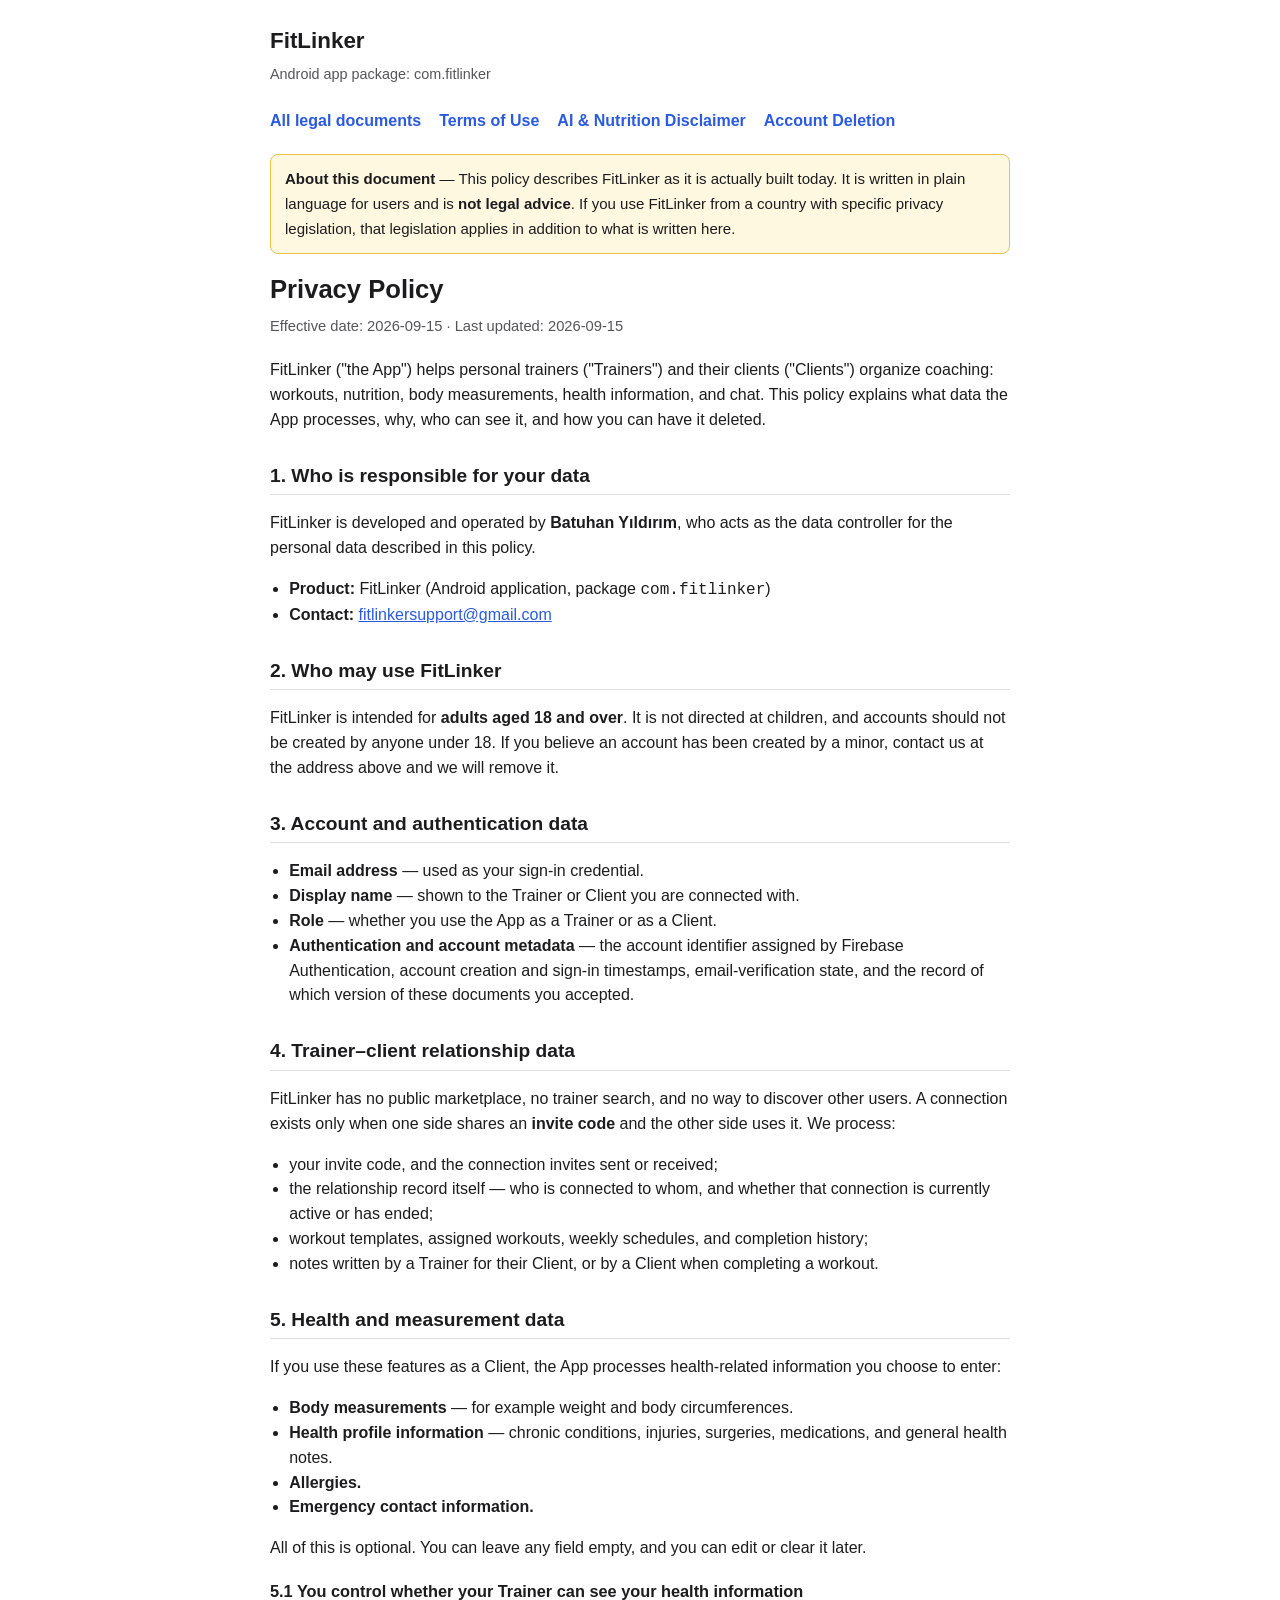
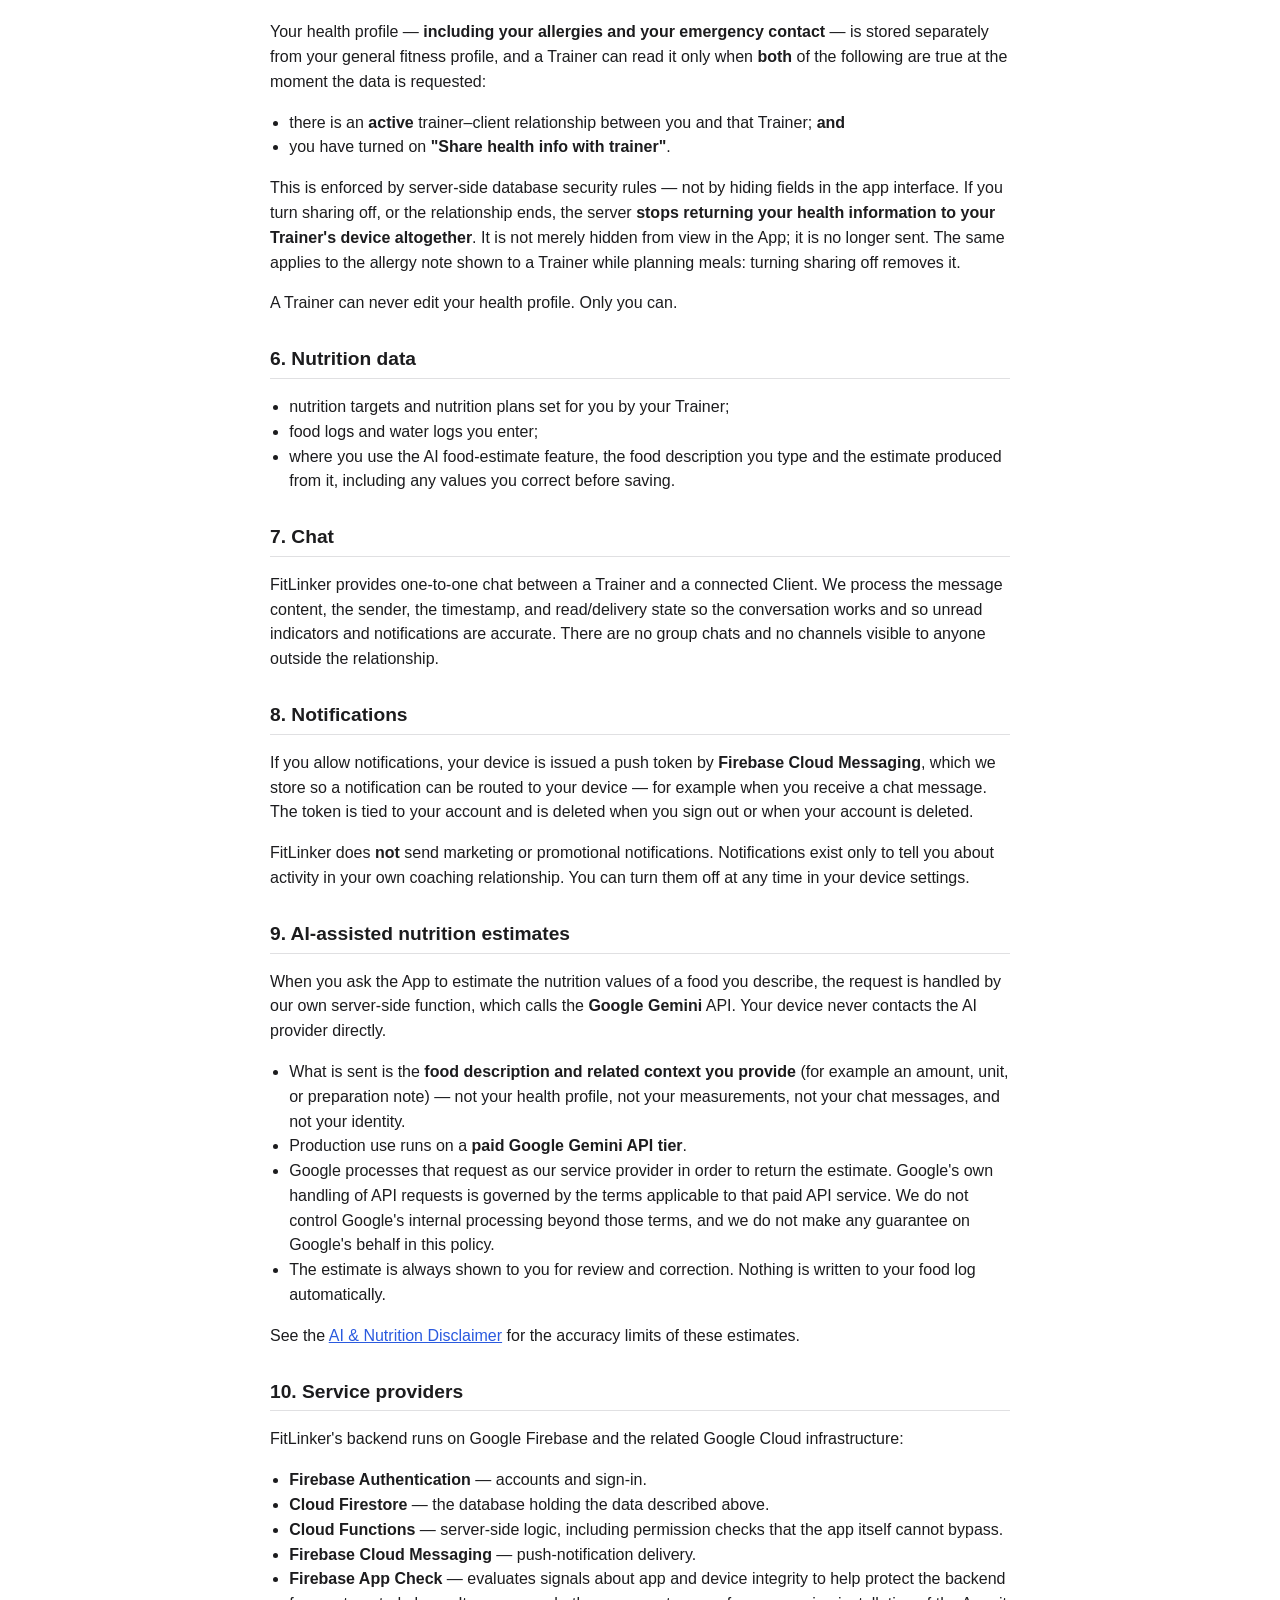
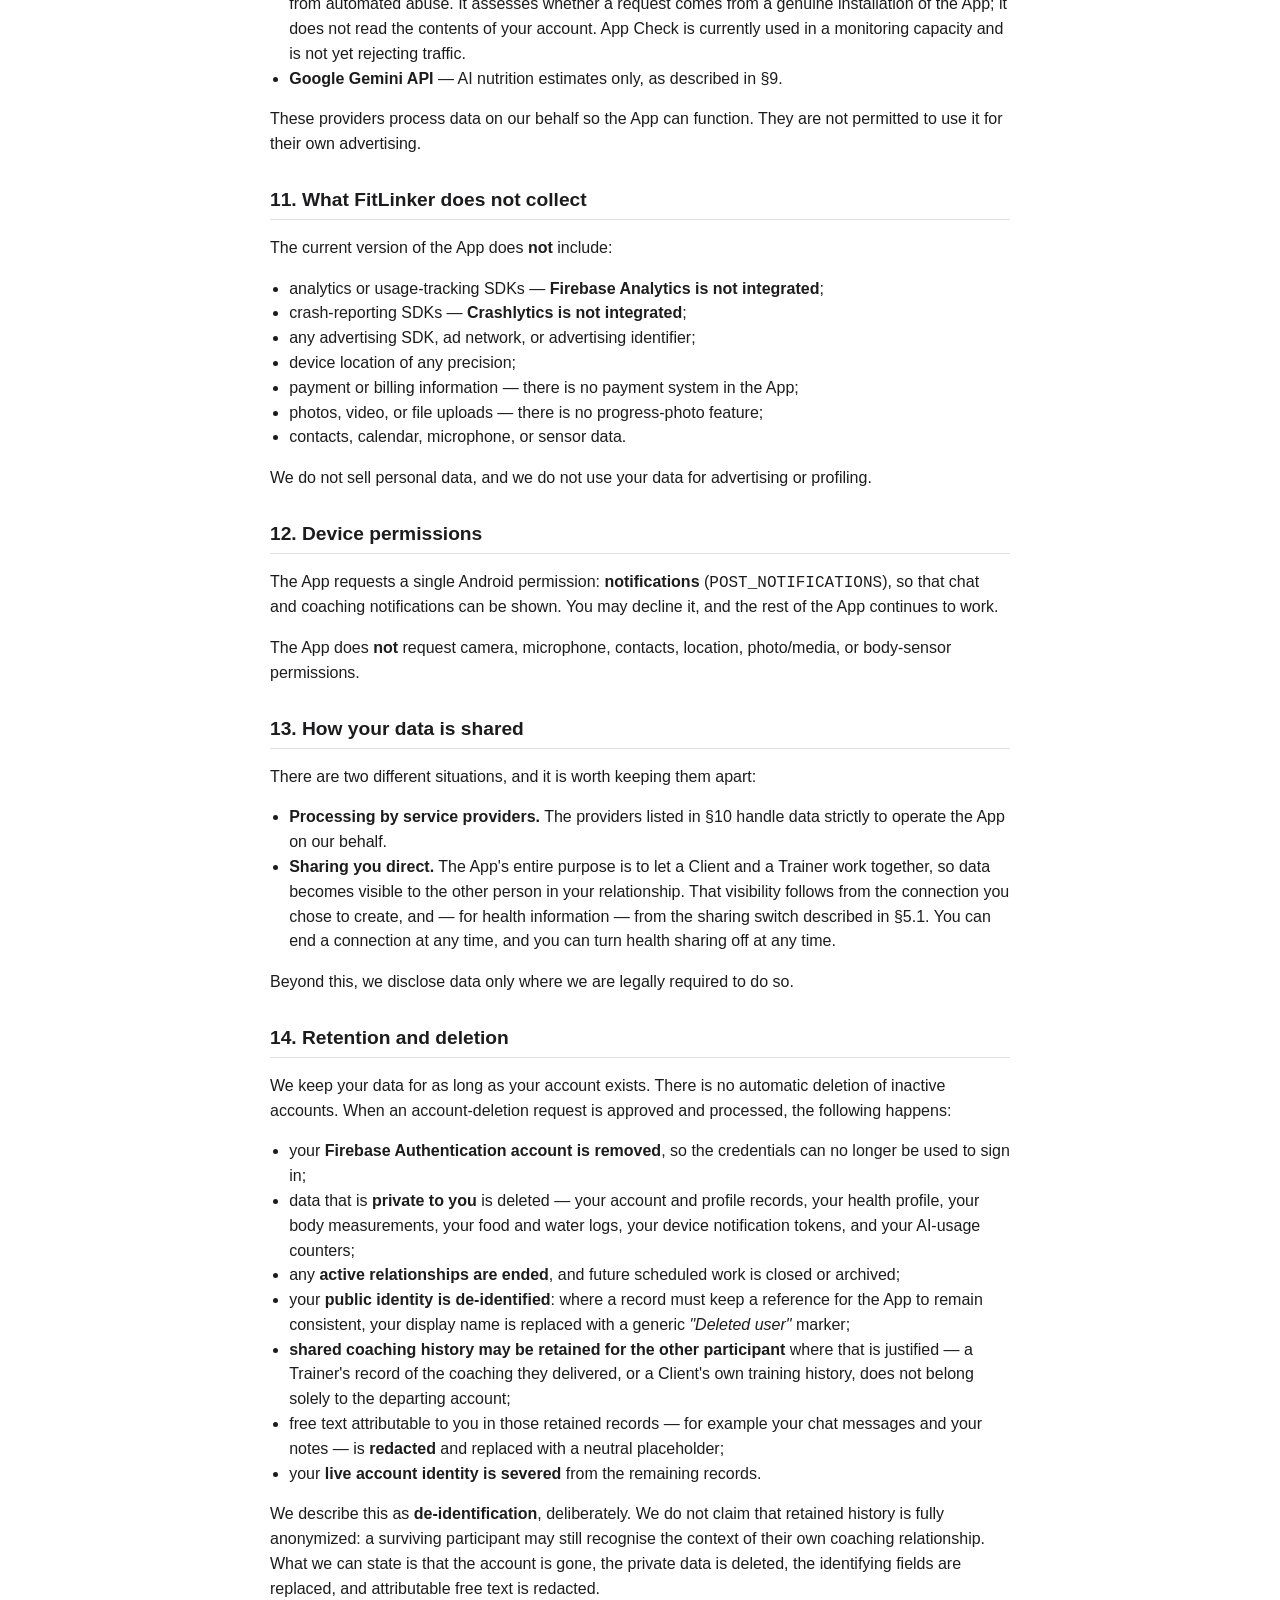
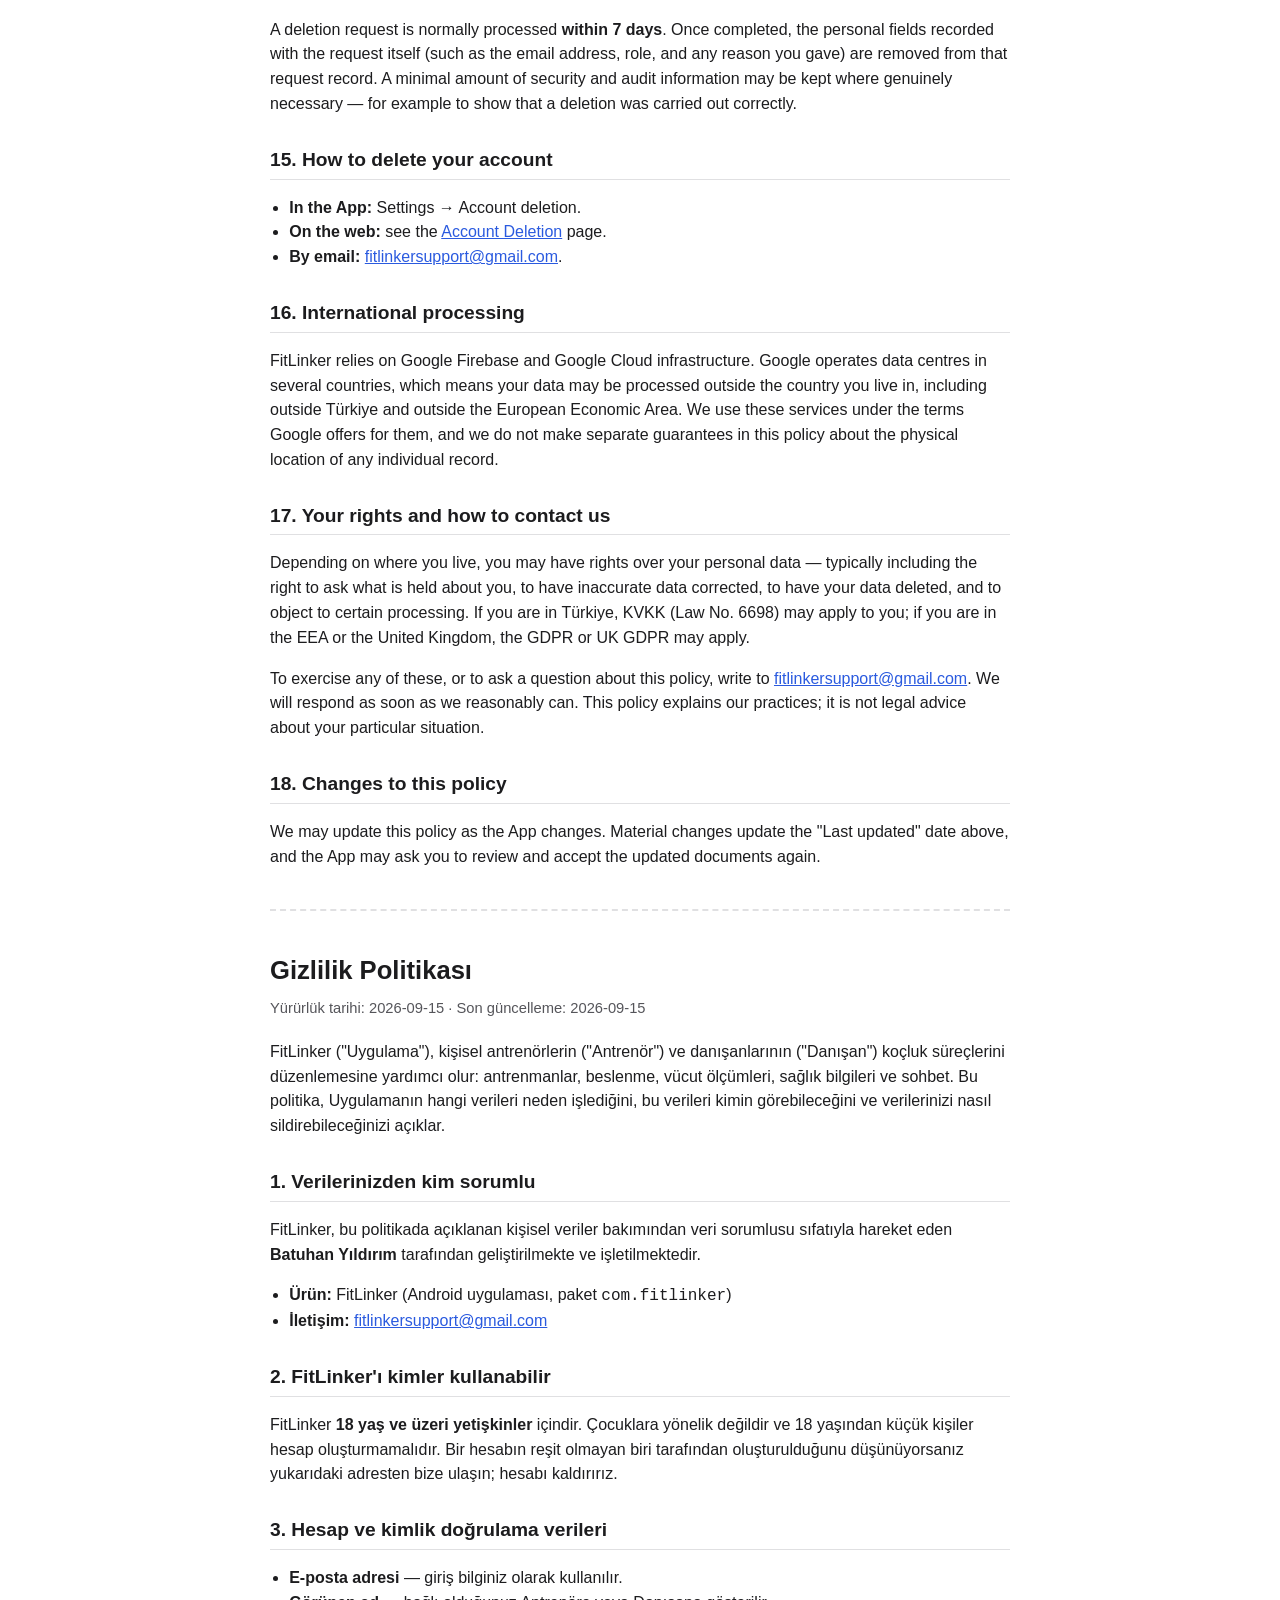
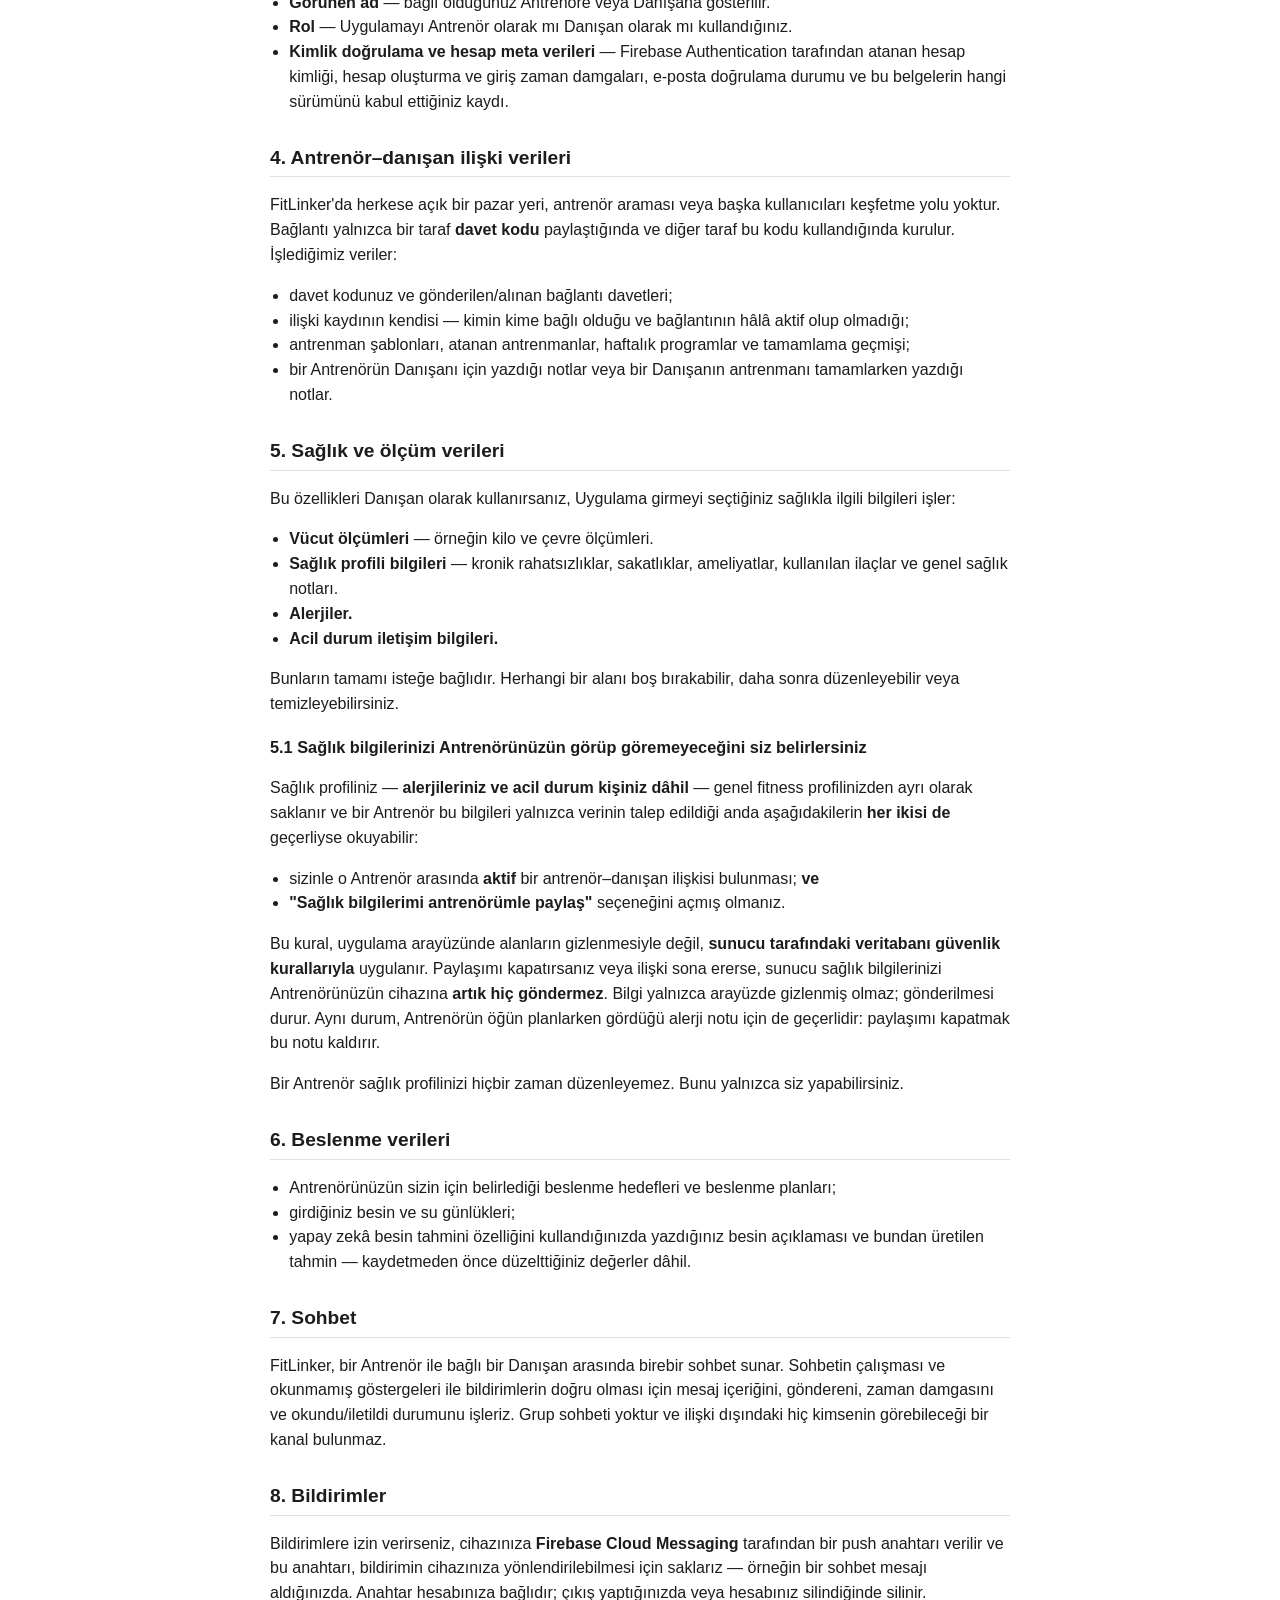
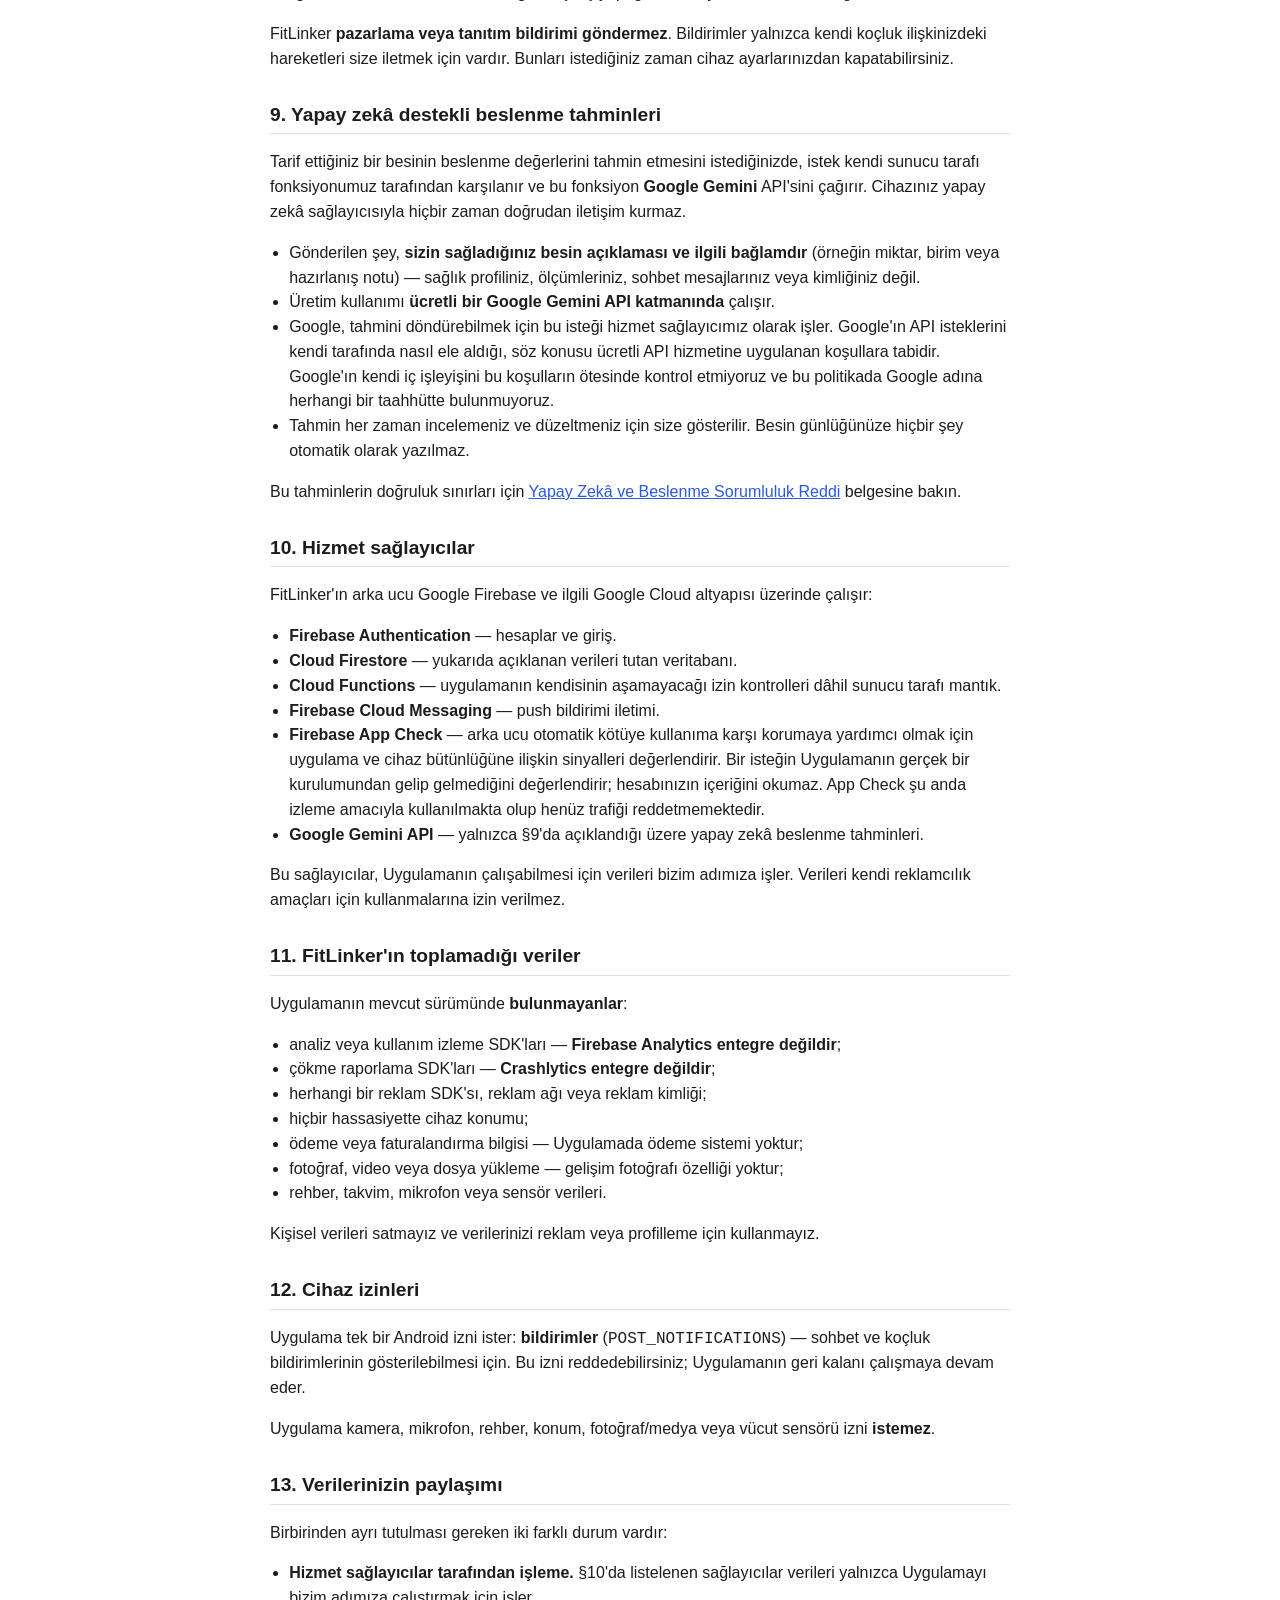
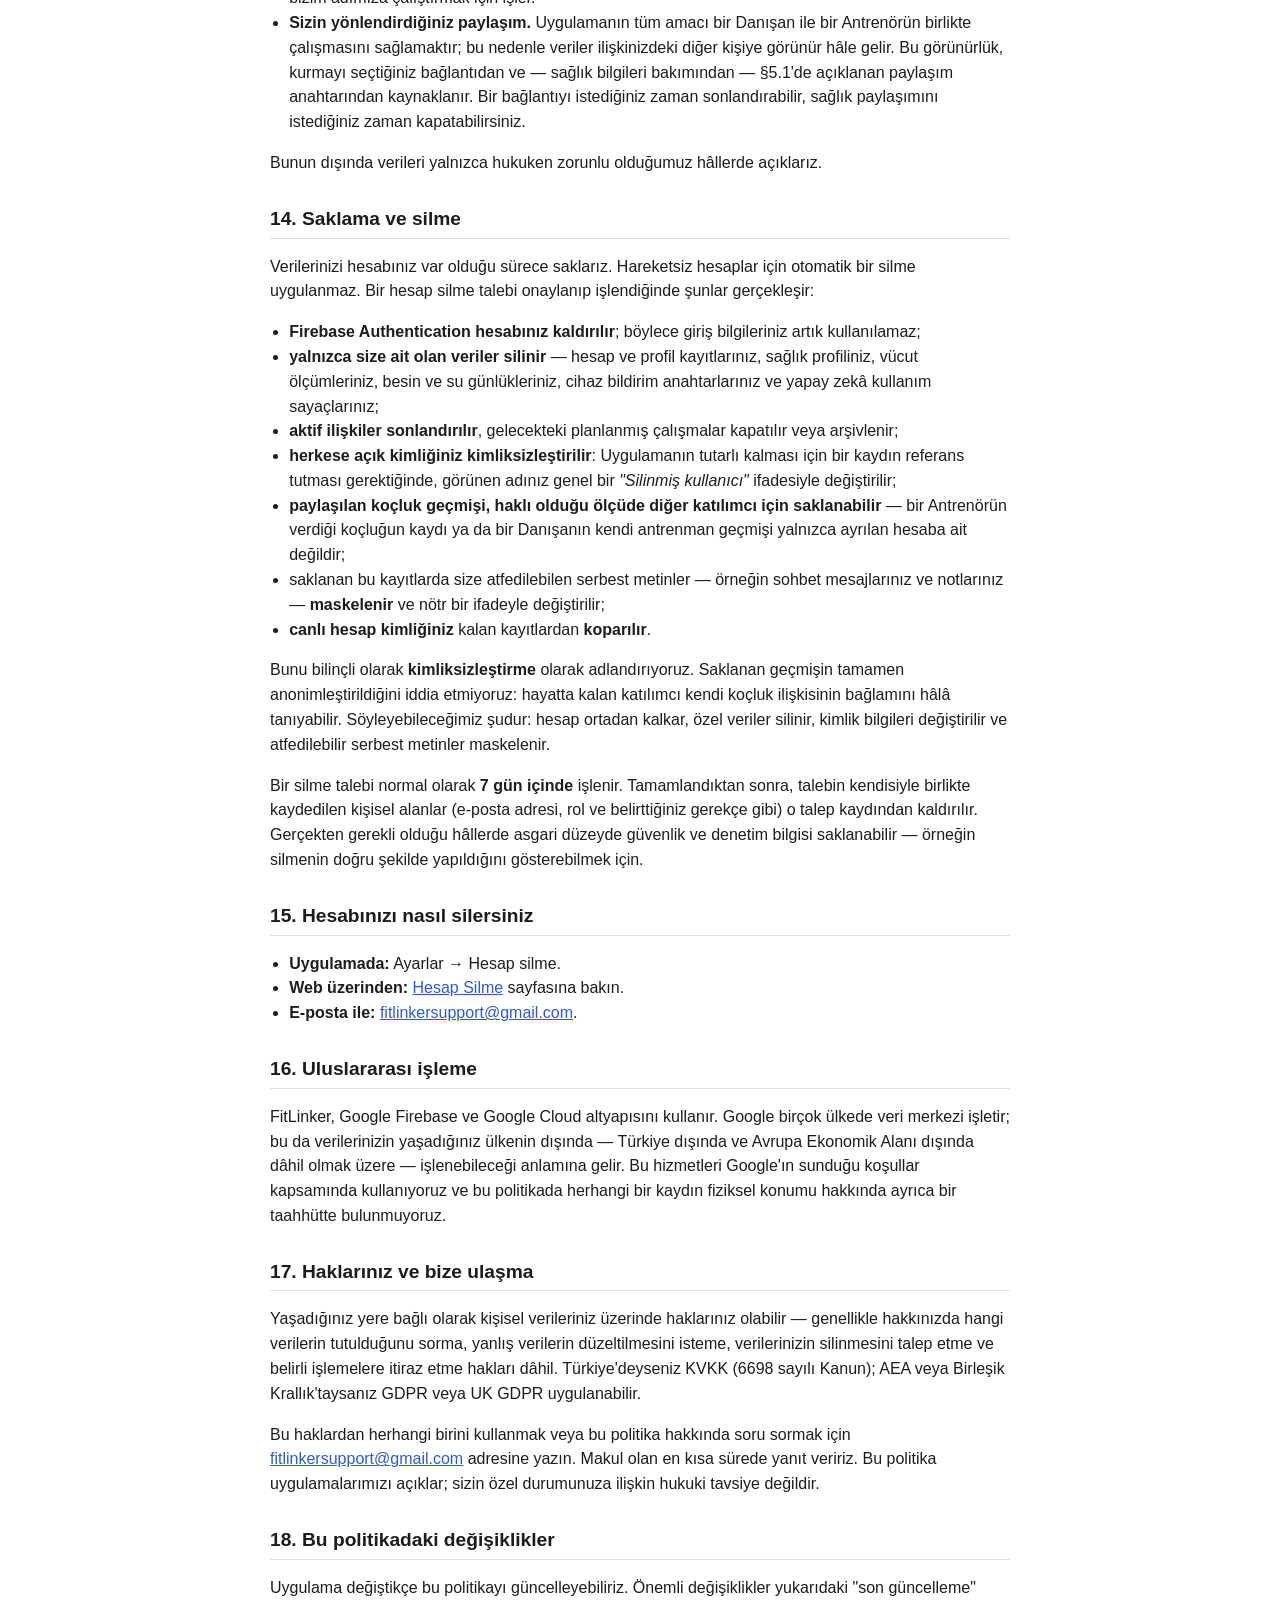
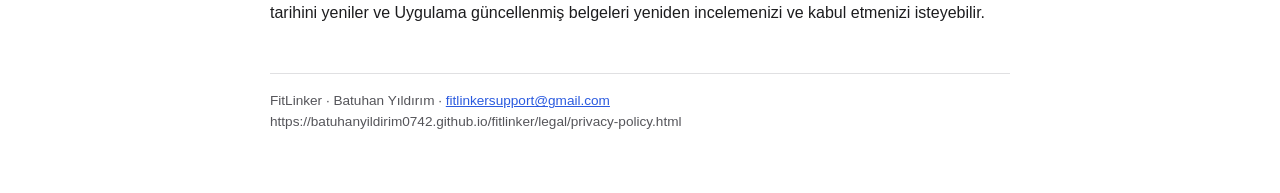
==== legal/privacy-policy.html @ 313e4fa7 "Publish FitLinker legal pages" ====
<!DOCTYPE html>
<html lang="en">
<head>
<meta charset="utf-8">
<meta name="viewport" content="width=device-width, initial-scale=1">
<title>FitLinker — Privacy Policy</title>
<link rel="stylesheet" href="style.css">
</head>
<body>
<div class="page">
  <header class="app-header">
    <div class="app-name">FitLinker</div>
    <div class="app-meta">Android app package: com.fitlinker</div>
  </header>

  <nav class="doc-links">
    <a href="index.html">All legal documents</a>
    <a href="terms-of-use.html">Terms of Use</a>
    <a href="ai-nutrition-disclaimer.html">AI &amp; Nutrition Disclaimer</a>
    <a href="account-deletion.html">Account Deletion</a>
  </nav>

  <div class="notice">
    <strong>About this document</strong> — This policy describes FitLinker as it is actually built
    today. It is written in plain language for users and is <strong>not legal advice</strong>. If you
    use FitLinker from a country with specific privacy legislation, that legislation applies in
    addition to what is written here.
  </div>

  <section class="lang-section" lang="en">
    <h1>Privacy Policy</h1>
    <p class="meta">Effective date: 2026-09-15 &middot; Last updated: 2026-09-15</p>

    <p>
      FitLinker ("the App") helps personal trainers ("Trainers") and their clients ("Clients")
      organize coaching: workouts, nutrition, body measurements, health information, and chat. This
      policy explains what data the App processes, why, who can see it, and how you can have it
      deleted.
    </p>

    <h2>1. Who is responsible for your data</h2>
    <p>
      FitLinker is developed and operated by <strong>Batuhan Yıldırım</strong>, who acts as the data
      controller for the personal data described in this policy.
    </p>
    <ul>
      <li><strong>Product:</strong> FitLinker (Android application, package <code>com.fitlinker</code>)</li>
      <li><strong>Contact:</strong> <a href="mailto:fitlinkersupport@gmail.com">fitlinkersupport@gmail.com</a></li>
    </ul>

    <h2>2. Who may use FitLinker</h2>
    <p>
      FitLinker is intended for <strong>adults aged 18 and over</strong>. It is not directed at
      children, and accounts should not be created by anyone under 18. If you believe an account has
      been created by a minor, contact us at the address above and we will remove it.
    </p>

    <h2>3. Account and authentication data</h2>
    <ul>
      <li><strong>Email address</strong> — used as your sign-in credential.</li>
      <li><strong>Display name</strong> — shown to the Trainer or Client you are connected with.</li>
      <li><strong>Role</strong> — whether you use the App as a Trainer or as a Client.</li>
      <li><strong>Authentication and account metadata</strong> — the account identifier assigned by
        Firebase Authentication, account creation and sign-in timestamps, email-verification state,
        and the record of which version of these documents you accepted.</li>
    </ul>

    <h2>4. Trainer–client relationship data</h2>
    <p>
      FitLinker has no public marketplace, no trainer search, and no way to discover other users. A
      connection exists only when one side shares an <strong>invite code</strong> and the other side
      uses it. We process:
    </p>
    <ul>
      <li>your invite code, and the connection invites sent or received;</li>
      <li>the relationship record itself — who is connected to whom, and whether that connection is
        currently active or has ended;</li>
      <li>workout templates, assigned workouts, weekly schedules, and completion history;</li>
      <li>notes written by a Trainer for their Client, or by a Client when completing a workout.</li>
    </ul>

    <h2>5. Health and measurement data</h2>
    <p>
      If you use these features as a Client, the App processes health-related information you choose
      to enter:
    </p>
    <ul>
      <li><strong>Body measurements</strong> — for example weight and body circumferences.</li>
      <li><strong>Health profile information</strong> — chronic conditions, injuries, surgeries,
        medications, and general health notes.</li>
      <li><strong>Allergies.</strong></li>
      <li><strong>Emergency contact information.</strong></li>
    </ul>
    <p>
      All of this is optional. You can leave any field empty, and you can edit or clear it later.
    </p>

    <h3>5.1 You control whether your Trainer can see your health information</h3>
    <p>
      Your health profile — <strong>including your allergies and your emergency contact</strong> — is
      stored separately from your general fitness profile, and a Trainer can read it only when
      <strong>both</strong> of the following are true at the moment the data is requested:
    </p>
    <ul>
      <li>there is an <strong>active</strong> trainer–client relationship between you and that
        Trainer; <strong>and</strong></li>
      <li>you have turned on <strong>"Share health info with trainer"</strong>.</li>
    </ul>
    <p>
      This is enforced by server-side database security rules — not by hiding fields in the app
      interface. If you turn sharing off, or the relationship ends, the server <strong>stops
      returning your health information to your Trainer's device altogether</strong>. It is not
      merely hidden from view in the App; it is no longer sent. The same applies to the allergy note
      shown to a Trainer while planning meals: turning sharing off removes it.
    </p>
    <p>
      A Trainer can never edit your health profile. Only you can.
    </p>

    <h2>6. Nutrition data</h2>
    <ul>
      <li>nutrition targets and nutrition plans set for you by your Trainer;</li>
      <li>food logs and water logs you enter;</li>
      <li>where you use the AI food-estimate feature, the food description you type and the estimate
        produced from it, including any values you correct before saving.</li>
    </ul>

    <h2>7. Chat</h2>
    <p>
      FitLinker provides one-to-one chat between a Trainer and a connected Client. We process the
      message content, the sender, the timestamp, and read/delivery state so the conversation works
      and so unread indicators and notifications are accurate. There are no group chats and no
      channels visible to anyone outside the relationship.
    </p>

    <h2>8. Notifications</h2>
    <p>
      If you allow notifications, your device is issued a push token by <strong>Firebase Cloud
      Messaging</strong>, which we store so a notification can be routed to your device — for
      example when you receive a chat message. The token is tied to your account and is deleted when
      you sign out or when your account is deleted.
    </p>
    <p>
      FitLinker does <strong>not</strong> send marketing or promotional notifications. Notifications
      exist only to tell you about activity in your own coaching relationship. You can turn them off
      at any time in your device settings.
    </p>

    <h2>9. AI-assisted nutrition estimates</h2>
    <p>
      When you ask the App to estimate the nutrition values of a food you describe, the request is
      handled by our own server-side function, which calls the <strong>Google Gemini</strong> API.
      Your device never contacts the AI provider directly.
    </p>
    <ul>
      <li>What is sent is the <strong>food description and related context you provide</strong> (for
        example an amount, unit, or preparation note) — not your health profile, not your
        measurements, not your chat messages, and not your identity.</li>
      <li>Production use runs on a <strong>paid Google Gemini API tier</strong>.</li>
      <li>Google processes that request as our service provider in order to return the estimate.
        Google's own handling of API requests is governed by the terms applicable to that paid API
        service. We do not control Google's internal processing beyond those terms, and we do not
        make any guarantee on Google's behalf in this policy.</li>
      <li>The estimate is always shown to you for review and correction. Nothing is written to your
        food log automatically.</li>
    </ul>
    <p>
      See the <a href="ai-nutrition-disclaimer.html">AI &amp; Nutrition Disclaimer</a> for the
      accuracy limits of these estimates.
    </p>

    <h2>10. Service providers</h2>
    <p>
      FitLinker's backend runs on Google Firebase and the related Google Cloud infrastructure:
    </p>
    <ul>
      <li><strong>Firebase Authentication</strong> — accounts and sign-in.</li>
      <li><strong>Cloud Firestore</strong> — the database holding the data described above.</li>
      <li><strong>Cloud Functions</strong> — server-side logic, including permission checks that the
        app itself cannot bypass.</li>
      <li><strong>Firebase Cloud Messaging</strong> — push-notification delivery.</li>
      <li><strong>Firebase App Check</strong> — evaluates signals about app and device integrity to
        help protect the backend from automated abuse. It assesses whether a request comes from a
        genuine installation of the App; it does not read the contents of your account. App Check is
        currently used in a monitoring capacity and is not yet rejecting traffic.</li>
      <li><strong>Google Gemini API</strong> — AI nutrition estimates only, as described in §9.</li>
    </ul>
    <p>
      These providers process data on our behalf so the App can function. They are not permitted to
      use it for their own advertising.
    </p>

    <h2>11. What FitLinker does not collect</h2>
    <p>The current version of the App does <strong>not</strong> include:</p>
    <ul>
      <li>analytics or usage-tracking SDKs — <strong>Firebase Analytics is not integrated</strong>;</li>
      <li>crash-reporting SDKs — <strong>Crashlytics is not integrated</strong>;</li>
      <li>any advertising SDK, ad network, or advertising identifier;</li>
      <li>device location of any precision;</li>
      <li>payment or billing information — there is no payment system in the App;</li>
      <li>photos, video, or file uploads — there is no progress-photo feature;</li>
      <li>contacts, calendar, microphone, or sensor data.</li>
    </ul>
    <p>We do not sell personal data, and we do not use your data for advertising or profiling.</p>

    <h2>12. Device permissions</h2>
    <p>
      The App requests a single Android permission: <strong>notifications</strong>
      (<code>POST_NOTIFICATIONS</code>), so that chat and coaching notifications can be shown. You
      may decline it, and the rest of the App continues to work.
    </p>
    <p>
      The App does <strong>not</strong> request camera, microphone, contacts, location, photo/media,
      or body-sensor permissions.
    </p>

    <h2>13. How your data is shared</h2>
    <p>There are two different situations, and it is worth keeping them apart:</p>
    <ul>
      <li><strong>Processing by service providers.</strong> The providers listed in §10 handle data
        strictly to operate the App on our behalf.</li>
      <li><strong>Sharing you direct.</strong> The App's entire purpose is to let a Client and a
        Trainer work together, so data becomes visible to the other person in your relationship.
        That visibility follows from the connection you chose to create, and — for health
        information — from the sharing switch described in §5.1. You can end a connection at any
        time, and you can turn health sharing off at any time.</li>
    </ul>
    <p>
      Beyond this, we disclose data only where we are legally required to do so.
    </p>

    <h2>14. Retention and deletion</h2>
    <p>
      We keep your data for as long as your account exists. There is no automatic deletion of
      inactive accounts. When an account-deletion request is approved and processed, the following
      happens:
    </p>
    <ul>
      <li>your <strong>Firebase Authentication account is removed</strong>, so the credentials can no
        longer be used to sign in;</li>
      <li>data that is <strong>private to you</strong> is deleted — your account and profile records,
        your health profile, your body measurements, your food and water logs, your device
        notification tokens, and your AI-usage counters;</li>
      <li>any <strong>active relationships are ended</strong>, and future scheduled work is closed or
        archived;</li>
      <li>your <strong>public identity is de-identified</strong>: where a record must keep a reference
        for the App to remain consistent, your display name is replaced with a generic
        <em>"Deleted user"</em> marker;</li>
      <li><strong>shared coaching history may be retained for the other participant</strong> where
        that is justified — a Trainer's record of the coaching they delivered, or a Client's own
        training history, does not belong solely to the departing account;</li>
      <li>free text attributable to you in those retained records — for example your chat messages
        and your notes — is <strong>redacted</strong> and replaced with a neutral placeholder;</li>
      <li>your <strong>live account identity is severed</strong> from the remaining records.</li>
    </ul>
    <p>
      We describe this as <strong>de-identification</strong>, deliberately. We do not claim that
      retained history is fully anonymized: a surviving participant may still recognise the context
      of their own coaching relationship. What we can state is that the account is gone, the private
      data is deleted, the identifying fields are replaced, and attributable free text is redacted.
    </p>
    <p>
      A deletion request is normally processed <strong>within 7 days</strong>. Once completed, the
      personal fields recorded with the request itself (such as the email address, role, and any
      reason you gave) are removed from that request record. A minimal amount of security and audit
      information may be kept where genuinely necessary — for example to show that a deletion was
      carried out correctly.
    </p>

    <h2>15. How to delete your account</h2>
    <ul>
      <li><strong>In the App:</strong> Settings → Account deletion.</li>
      <li><strong>On the web:</strong> see the <a href="account-deletion.html">Account Deletion</a>
        page.</li>
      <li><strong>By email:</strong>
        <a href="mailto:fitlinkersupport@gmail.com">fitlinkersupport@gmail.com</a>.</li>
    </ul>

    <h2>16. International processing</h2>
    <p>
      FitLinker relies on Google Firebase and Google Cloud infrastructure. Google operates data
      centres in several countries, which means your data may be processed outside the country you
      live in, including outside Türkiye and outside the European Economic Area. We use these
      services under the terms Google offers for them, and we do not make separate guarantees in this
      policy about the physical location of any individual record.
    </p>

    <h2>17. Your rights and how to contact us</h2>
    <p>
      Depending on where you live, you may have rights over your personal data — typically including
      the right to ask what is held about you, to have inaccurate data corrected, to have your data
      deleted, and to object to certain processing. If you are in Türkiye, KVKK (Law No. 6698) may
      apply to you; if you are in the EEA or the United Kingdom, the GDPR or UK GDPR may apply.
    </p>
    <p>
      To exercise any of these, or to ask a question about this policy, write to
      <a href="mailto:fitlinkersupport@gmail.com">fitlinkersupport@gmail.com</a>. We will respond as
      soon as we reasonably can. This policy explains our practices; it is not legal advice about
      your particular situation.
    </p>

    <h2>18. Changes to this policy</h2>
    <p>
      We may update this policy as the App changes. Material changes update the "Last updated" date
      above, and the App may ask you to review and accept the updated documents again.
    </p>
  </section>

  <hr class="lang-divider">

  <section class="lang-section" lang="tr">
    <h1>Gizlilik Politikası</h1>
    <p class="meta">Yürürlük tarihi: 2026-09-15 &middot; Son güncelleme: 2026-09-15</p>

    <p>
      FitLinker ("Uygulama"), kişisel antrenörlerin ("Antrenör") ve danışanlarının ("Danışan")
      koçluk süreçlerini düzenlemesine yardımcı olur: antrenmanlar, beslenme, vücut ölçümleri,
      sağlık bilgileri ve sohbet. Bu politika, Uygulamanın hangi verileri neden işlediğini, bu
      verileri kimin görebileceğini ve verilerinizi nasıl sildirebileceğinizi açıklar.
    </p>

    <h2>1. Verilerinizden kim sorumlu</h2>
    <p>
      FitLinker, bu politikada açıklanan kişisel veriler bakımından veri sorumlusu sıfatıyla hareket
      eden <strong>Batuhan Yıldırım</strong> tarafından geliştirilmekte ve işletilmektedir.
    </p>
    <ul>
      <li><strong>Ürün:</strong> FitLinker (Android uygulaması, paket <code>com.fitlinker</code>)</li>
      <li><strong>İletişim:</strong> <a href="mailto:fitlinkersupport@gmail.com">fitlinkersupport@gmail.com</a></li>
    </ul>

    <h2>2. FitLinker'ı kimler kullanabilir</h2>
    <p>
      FitLinker <strong>18 yaş ve üzeri yetişkinler</strong> içindir. Çocuklara yönelik değildir ve
      18 yaşından küçük kişiler hesap oluşturmamalıdır. Bir hesabın reşit olmayan biri tarafından
      oluşturulduğunu düşünüyorsanız yukarıdaki adresten bize ulaşın; hesabı kaldırırız.
    </p>

    <h2>3. Hesap ve kimlik doğrulama verileri</h2>
    <ul>
      <li><strong>E-posta adresi</strong> — giriş bilginiz olarak kullanılır.</li>
      <li><strong>Görünen ad</strong> — bağlı olduğunuz Antrenöre veya Danışana gösterilir.</li>
      <li><strong>Rol</strong> — Uygulamayı Antrenör olarak mı Danışan olarak mı kullandığınız.</li>
      <li><strong>Kimlik doğrulama ve hesap meta verileri</strong> — Firebase Authentication
        tarafından atanan hesap kimliği, hesap oluşturma ve giriş zaman damgaları, e-posta doğrulama
        durumu ve bu belgelerin hangi sürümünü kabul ettiğiniz kaydı.</li>
    </ul>

    <h2>4. Antrenör–danışan ilişki verileri</h2>
    <p>
      FitLinker'da herkese açık bir pazar yeri, antrenör araması veya başka kullanıcıları keşfetme
      yolu yoktur. Bağlantı yalnızca bir taraf <strong>davet kodu</strong> paylaştığında ve diğer
      taraf bu kodu kullandığında kurulur. İşlediğimiz veriler:
    </p>
    <ul>
      <li>davet kodunuz ve gönderilen/alınan bağlantı davetleri;</li>
      <li>ilişki kaydının kendisi — kimin kime bağlı olduğu ve bağlantının hâlâ aktif olup
        olmadığı;</li>
      <li>antrenman şablonları, atanan antrenmanlar, haftalık programlar ve tamamlama geçmişi;</li>
      <li>bir Antrenörün Danışanı için yazdığı notlar veya bir Danışanın antrenmanı tamamlarken
        yazdığı notlar.</li>
    </ul>

    <h2>5. Sağlık ve ölçüm verileri</h2>
    <p>
      Bu özellikleri Danışan olarak kullanırsanız, Uygulama girmeyi seçtiğiniz sağlıkla ilgili
      bilgileri işler:
    </p>
    <ul>
      <li><strong>Vücut ölçümleri</strong> — örneğin kilo ve çevre ölçümleri.</li>
      <li><strong>Sağlık profili bilgileri</strong> — kronik rahatsızlıklar, sakatlıklar,
        ameliyatlar, kullanılan ilaçlar ve genel sağlık notları.</li>
      <li><strong>Alerjiler.</strong></li>
      <li><strong>Acil durum iletişim bilgileri.</strong></li>
    </ul>
    <p>
      Bunların tamamı isteğe bağlıdır. Herhangi bir alanı boş bırakabilir, daha sonra düzenleyebilir
      veya temizleyebilirsiniz.
    </p>

    <h3>5.1 Sağlık bilgilerinizi Antrenörünüzün görüp göremeyeceğini siz belirlersiniz</h3>
    <p>
      Sağlık profiliniz — <strong>alerjileriniz ve acil durum kişiniz dâhil</strong> — genel fitness
      profilinizden ayrı olarak saklanır ve bir Antrenör bu bilgileri yalnızca verinin talep edildiği
      anda aşağıdakilerin <strong>her ikisi de</strong> geçerliyse okuyabilir:
    </p>
    <ul>
      <li>sizinle o Antrenör arasında <strong>aktif</strong> bir antrenör–danışan ilişkisi
        bulunması; <strong>ve</strong></li>
      <li><strong>"Sağlık bilgilerimi antrenörümle paylaş"</strong> seçeneğini açmış olmanız.</li>
    </ul>
    <p>
      Bu kural, uygulama arayüzünde alanların gizlenmesiyle değil, <strong>sunucu tarafındaki
      veritabanı güvenlik kurallarıyla</strong> uygulanır. Paylaşımı kapatırsanız veya ilişki sona
      ererse, sunucu sağlık bilgilerinizi Antrenörünüzün cihazına <strong>artık hiç
      göndermez</strong>. Bilgi yalnızca arayüzde gizlenmiş olmaz; gönderilmesi durur. Aynı durum,
      Antrenörün öğün planlarken gördüğü alerji notu için de geçerlidir: paylaşımı kapatmak bu notu
      kaldırır.
    </p>
    <p>
      Bir Antrenör sağlık profilinizi hiçbir zaman düzenleyemez. Bunu yalnızca siz yapabilirsiniz.
    </p>

    <h2>6. Beslenme verileri</h2>
    <ul>
      <li>Antrenörünüzün sizin için belirlediği beslenme hedefleri ve beslenme planları;</li>
      <li>girdiğiniz besin ve su günlükleri;</li>
      <li>yapay zekâ besin tahmini özelliğini kullandığınızda yazdığınız besin açıklaması ve bundan
        üretilen tahmin — kaydetmeden önce düzelttiğiniz değerler dâhil.</li>
    </ul>

    <h2>7. Sohbet</h2>
    <p>
      FitLinker, bir Antrenör ile bağlı bir Danışan arasında birebir sohbet sunar. Sohbetin
      çalışması ve okunmamış göstergeleri ile bildirimlerin doğru olması için mesaj içeriğini,
      göndereni, zaman damgasını ve okundu/iletildi durumunu işleriz. Grup sohbeti yoktur ve ilişki
      dışındaki hiç kimsenin görebileceği bir kanal bulunmaz.
    </p>

    <h2>8. Bildirimler</h2>
    <p>
      Bildirimlere izin verirseniz, cihazınıza <strong>Firebase Cloud Messaging</strong> tarafından
      bir push anahtarı verilir ve bu anahtarı, bildirimin cihazınıza yönlendirilebilmesi için
      saklarız — örneğin bir sohbet mesajı aldığınızda. Anahtar hesabınıza bağlıdır; çıkış
      yaptığınızda veya hesabınız silindiğinde silinir.
    </p>
    <p>
      FitLinker <strong>pazarlama veya tanıtım bildirimi göndermez</strong>. Bildirimler yalnızca
      kendi koçluk ilişkinizdeki hareketleri size iletmek için vardır. Bunları istediğiniz zaman
      cihaz ayarlarınızdan kapatabilirsiniz.
    </p>

    <h2>9. Yapay zekâ destekli beslenme tahminleri</h2>
    <p>
      Tarif ettiğiniz bir besinin beslenme değerlerini tahmin etmesini istediğinizde, istek kendi
      sunucu tarafı fonksiyonumuz tarafından karşılanır ve bu fonksiyon <strong>Google Gemini</strong>
      API'sini çağırır. Cihazınız yapay zekâ sağlayıcısıyla hiçbir zaman doğrudan iletişim kurmaz.
    </p>
    <ul>
      <li>Gönderilen şey, <strong>sizin sağladığınız besin açıklaması ve ilgili bağlamdır</strong>
        (örneğin miktar, birim veya hazırlanış notu) — sağlık profiliniz, ölçümleriniz, sohbet
        mesajlarınız veya kimliğiniz değil.</li>
      <li>Üretim kullanımı <strong>ücretli bir Google Gemini API katmanında</strong> çalışır.</li>
      <li>Google, tahmini döndürebilmek için bu isteği hizmet sağlayıcımız olarak işler. Google'ın
        API isteklerini kendi tarafında nasıl ele aldığı, söz konusu ücretli API hizmetine
        uygulanan koşullara tabidir. Google'ın kendi iç işleyişini bu koşulların ötesinde kontrol
        etmiyoruz ve bu politikada Google adına herhangi bir taahhütte bulunmuyoruz.</li>
      <li>Tahmin her zaman incelemeniz ve düzeltmeniz için size gösterilir. Besin günlüğünüze hiçbir
        şey otomatik olarak yazılmaz.</li>
    </ul>
    <p>
      Bu tahminlerin doğruluk sınırları için
      <a href="ai-nutrition-disclaimer.html">Yapay Zekâ ve Beslenme Sorumluluk Reddi</a> belgesine
      bakın.
    </p>

    <h2>10. Hizmet sağlayıcılar</h2>
    <p>
      FitLinker'ın arka ucu Google Firebase ve ilgili Google Cloud altyapısı üzerinde çalışır:
    </p>
    <ul>
      <li><strong>Firebase Authentication</strong> — hesaplar ve giriş.</li>
      <li><strong>Cloud Firestore</strong> — yukarıda açıklanan verileri tutan veritabanı.</li>
      <li><strong>Cloud Functions</strong> — uygulamanın kendisinin aşamayacağı izin kontrolleri
        dâhil sunucu tarafı mantık.</li>
      <li><strong>Firebase Cloud Messaging</strong> — push bildirimi iletimi.</li>
      <li><strong>Firebase App Check</strong> — arka ucu otomatik kötüye kullanıma karşı korumaya
        yardımcı olmak için uygulama ve cihaz bütünlüğüne ilişkin sinyalleri değerlendirir. Bir
        isteğin Uygulamanın gerçek bir kurulumundan gelip gelmediğini değerlendirir; hesabınızın
        içeriğini okumaz. App Check şu anda izleme amacıyla kullanılmakta olup henüz trafiği
        reddetmemektedir.</li>
      <li><strong>Google Gemini API</strong> — yalnızca §9'da açıklandığı üzere yapay zekâ beslenme
        tahminleri.</li>
    </ul>
    <p>
      Bu sağlayıcılar, Uygulamanın çalışabilmesi için verileri bizim adımıza işler. Verileri kendi
      reklamcılık amaçları için kullanmalarına izin verilmez.
    </p>

    <h2>11. FitLinker'ın toplamadığı veriler</h2>
    <p>Uygulamanın mevcut sürümünde <strong>bulunmayanlar</strong>:</p>
    <ul>
      <li>analiz veya kullanım izleme SDK'ları — <strong>Firebase Analytics entegre değildir</strong>;</li>
      <li>çökme raporlama SDK'ları — <strong>Crashlytics entegre değildir</strong>;</li>
      <li>herhangi bir reklam SDK'sı, reklam ağı veya reklam kimliği;</li>
      <li>hiçbir hassasiyette cihaz konumu;</li>
      <li>ödeme veya faturalandırma bilgisi — Uygulamada ödeme sistemi yoktur;</li>
      <li>fotoğraf, video veya dosya yükleme — gelişim fotoğrafı özelliği yoktur;</li>
      <li>rehber, takvim, mikrofon veya sensör verileri.</li>
    </ul>
    <p>
      Kişisel verileri satmayız ve verilerinizi reklam veya profilleme için kullanmayız.
    </p>

    <h2>12. Cihaz izinleri</h2>
    <p>
      Uygulama tek bir Android izni ister: <strong>bildirimler</strong>
      (<code>POST_NOTIFICATIONS</code>) — sohbet ve koçluk bildirimlerinin gösterilebilmesi için. Bu
      izni reddedebilirsiniz; Uygulamanın geri kalanı çalışmaya devam eder.
    </p>
    <p>
      Uygulama kamera, mikrofon, rehber, konum, fotoğraf/medya veya vücut sensörü izni
      <strong>istemez</strong>.
    </p>

    <h2>13. Verilerinizin paylaşımı</h2>
    <p>Birbirinden ayrı tutulması gereken iki farklı durum vardır:</p>
    <ul>
      <li><strong>Hizmet sağlayıcılar tarafından işleme.</strong> §10'da listelenen sağlayıcılar
        verileri yalnızca Uygulamayı bizim adımıza çalıştırmak için işler.</li>
      <li><strong>Sizin yönlendirdiğiniz paylaşım.</strong> Uygulamanın tüm amacı bir Danışan ile bir
        Antrenörün birlikte çalışmasını sağlamaktır; bu nedenle veriler ilişkinizdeki diğer kişiye
        görünür hâle gelir. Bu görünürlük, kurmayı seçtiğiniz bağlantıdan ve — sağlık bilgileri
        bakımından — §5.1'de açıklanan paylaşım anahtarından kaynaklanır. Bir bağlantıyı istediğiniz
        zaman sonlandırabilir, sağlık paylaşımını istediğiniz zaman kapatabilirsiniz.</li>
    </ul>
    <p>
      Bunun dışında verileri yalnızca hukuken zorunlu olduğumuz hâllerde açıklarız.
    </p>

    <h2>14. Saklama ve silme</h2>
    <p>
      Verilerinizi hesabınız var olduğu sürece saklarız. Hareketsiz hesaplar için otomatik bir silme
      uygulanmaz. Bir hesap silme talebi onaylanıp işlendiğinde şunlar gerçekleşir:
    </p>
    <ul>
      <li><strong>Firebase Authentication hesabınız kaldırılır</strong>; böylece giriş bilgileriniz
        artık kullanılamaz;</li>
      <li><strong>yalnızca size ait olan veriler silinir</strong> — hesap ve profil kayıtlarınız,
        sağlık profiliniz, vücut ölçümleriniz, besin ve su günlükleriniz, cihaz bildirim
        anahtarlarınız ve yapay zekâ kullanım sayaçlarınız;</li>
      <li><strong>aktif ilişkiler sonlandırılır</strong>, gelecekteki planlanmış çalışmalar kapatılır
        veya arşivlenir;</li>
      <li><strong>herkese açık kimliğiniz kimliksizleştirilir</strong>: Uygulamanın tutarlı kalması
        için bir kaydın referans tutması gerektiğinde, görünen adınız genel bir
        <em>"Silinmiş kullanıcı"</em> ifadesiyle değiştirilir;</li>
      <li><strong>paylaşılan koçluk geçmişi, haklı olduğu ölçüde diğer katılımcı için
        saklanabilir</strong> — bir Antrenörün verdiği koçluğun kaydı ya da bir Danışanın kendi
        antrenman geçmişi yalnızca ayrılan hesaba ait değildir;</li>
      <li>saklanan bu kayıtlarda size atfedilebilen serbest metinler — örneğin sohbet mesajlarınız ve
        notlarınız — <strong>maskelenir</strong> ve nötr bir ifadeyle değiştirilir;</li>
      <li><strong>canlı hesap kimliğiniz</strong> kalan kayıtlardan <strong>koparılır</strong>.</li>
    </ul>
    <p>
      Bunu bilinçli olarak <strong>kimliksizleştirme</strong> olarak adlandırıyoruz. Saklanan
      geçmişin tamamen anonimleştirildiğini iddia etmiyoruz: hayatta kalan katılımcı kendi koçluk
      ilişkisinin bağlamını hâlâ tanıyabilir. Söyleyebileceğimiz şudur: hesap ortadan kalkar, özel
      veriler silinir, kimlik bilgileri değiştirilir ve atfedilebilir serbest metinler maskelenir.
    </p>
    <p>
      Bir silme talebi normal olarak <strong>7 gün içinde</strong> işlenir. Tamamlandıktan sonra,
      talebin kendisiyle birlikte kaydedilen kişisel alanlar (e-posta adresi, rol ve belirttiğiniz
      gerekçe gibi) o talep kaydından kaldırılır. Gerçekten gerekli olduğu hâllerde asgari düzeyde
      güvenlik ve denetim bilgisi saklanabilir — örneğin silmenin doğru şekilde yapıldığını
      gösterebilmek için.
    </p>

    <h2>15. Hesabınızı nasıl silersiniz</h2>
    <ul>
      <li><strong>Uygulamada:</strong> Ayarlar → Hesap silme.</li>
      <li><strong>Web üzerinden:</strong> <a href="account-deletion.html">Hesap Silme</a> sayfasına
        bakın.</li>
      <li><strong>E-posta ile:</strong>
        <a href="mailto:fitlinkersupport@gmail.com">fitlinkersupport@gmail.com</a>.</li>
    </ul>

    <h2>16. Uluslararası işleme</h2>
    <p>
      FitLinker, Google Firebase ve Google Cloud altyapısını kullanır. Google birçok ülkede veri
      merkezi işletir; bu da verilerinizin yaşadığınız ülkenin dışında — Türkiye dışında ve Avrupa
      Ekonomik Alanı dışında dâhil olmak üzere — işlenebileceği anlamına gelir. Bu hizmetleri
      Google'ın sunduğu koşullar kapsamında kullanıyoruz ve bu politikada herhangi bir kaydın fiziksel
      konumu hakkında ayrıca bir taahhütte bulunmuyoruz.
    </p>

    <h2>17. Haklarınız ve bize ulaşma</h2>
    <p>
      Yaşadığınız yere bağlı olarak kişisel verileriniz üzerinde haklarınız olabilir — genellikle
      hakkınızda hangi verilerin tutulduğunu sorma, yanlış verilerin düzeltilmesini isteme,
      verilerinizin silinmesini talep etme ve belirli işlemelere itiraz etme hakları dâhil.
      Türkiye'deyseniz KVKK (6698 sayılı Kanun); AEA veya Birleşik Krallık'taysanız GDPR veya UK GDPR
      uygulanabilir.
    </p>
    <p>
      Bu haklardan herhangi birini kullanmak veya bu politika hakkında soru sormak için
      <a href="mailto:fitlinkersupport@gmail.com">fitlinkersupport@gmail.com</a> adresine yazın.
      Makul olan en kısa sürede yanıt veririz. Bu politika uygulamalarımızı açıklar; sizin özel
      durumunuza ilişkin hukuki tavsiye değildir.
    </p>

    <h2>18. Bu politikadaki değişiklikler</h2>
    <p>
      Uygulama değiştikçe bu politikayı güncelleyebiliriz. Önemli değişiklikler yukarıdaki "son
      güncelleme" tarihini yeniler ve Uygulama güncellenmiş belgeleri yeniden incelemenizi ve kabul
      etmenizi isteyebilir.
    </p>
  </section>

  <footer class="app-footer">
    FitLinker &middot; Batuhan Yıldırım &middot;
    <a href="mailto:fitlinkersupport@gmail.com">fitlinkersupport@gmail.com</a><br>
    https://batuhanyildirim0742.github.io/fitlinker/legal/privacy-policy.html
  </footer>
</div>
</body>
</html>
---- legal/style.css ----
/* FitLinker legal pages — shared stylesheet.
   Plain CSS only: no JavaScript, no web fonts/CDN, no tracking/analytics of any kind. */

:root {
  color-scheme: light dark;
  --max-width: 780px;
  --fg: #1c1c1e;
  --bg: #ffffff;
  --muted: #55555a;
  --border: #e0e0e2;
  --accent: #2a5adf;
  --notice-bg: #fff8e1;
  --notice-border: #e8c34a;
}

@media (prefers-color-scheme: dark) {
  :root {
    --fg: #f0f0f2;
    --bg: #121214;
    --muted: #b8b8bd;
    --border: #3a3a3d;
    --accent: #7aa2ff;
    --notice-bg: #3a331a;
    --notice-border: #8a7326;
  }
}

* {
  box-sizing: border-box;
}

html, body {
  margin: 0;
  padding: 0;
}

body {
  background: var(--bg);
  color: var(--fg);
  font-family: -apple-system, "Segoe UI", Roboto, Helvetica, Arial, sans-serif;
  line-height: 1.55;
  font-size: 16px;
}

.page {
  max-width: var(--max-width);
  margin: 0 auto;
  padding: 24px 20px 64px;
}

header.app-header {
  margin-bottom: 24px;
}

header.app-header .app-name {
  font-weight: 700;
  font-size: 1.4rem;
}

header.app-header .app-meta {
  color: var(--muted);
  font-size: 0.9rem;
  margin-top: 4px;
}

h1 {
  font-size: 1.6rem;
  margin: 0 0 6px;
}

h2 {
  font-size: 1.2rem;
  margin: 28px 0 8px;
  border-bottom: 1px solid var(--border);
  padding-bottom: 4px;
}

h3 {
  font-size: 1.02rem;
  margin: 18px 0 6px;
}

p, li {
  color: var(--fg);
}

ul {
  padding-left: 1.2em;
}

.meta {
  color: var(--muted);
  font-size: 0.92rem;
  margin: 4px 0 20px;
}

.notice {
  background: var(--notice-bg);
  border: 1px solid var(--notice-border);
  border-radius: 8px;
  padding: 12px 14px;
  margin: 16px 0;
  font-size: 0.94rem;
}

.notice strong {
  display: inline-block;
  margin-bottom: 2px;
}

a {
  color: var(--accent);
}

.lang-section {
  margin-top: 8px;
}

.lang-divider {
  margin: 40px 0;
  border: none;
  border-top: 2px dashed var(--border);
}

nav.doc-links {
  margin: 20px 0;
  padding: 0;
  list-style: none;
  display: flex;
  flex-wrap: wrap;
  gap: 10px 18px;
}

nav.doc-links a {
  text-decoration: none;
  font-weight: 600;
}

footer.app-footer {
  margin-top: 48px;
  padding-top: 16px;
  border-top: 1px solid var(--border);
  color: var(--muted);
  font-size: 0.85rem;
}

@media (max-width: 480px) {
  body {
    font-size: 15px;
  }
  .page {
    padding: 16px 14px 48px;
  }
}
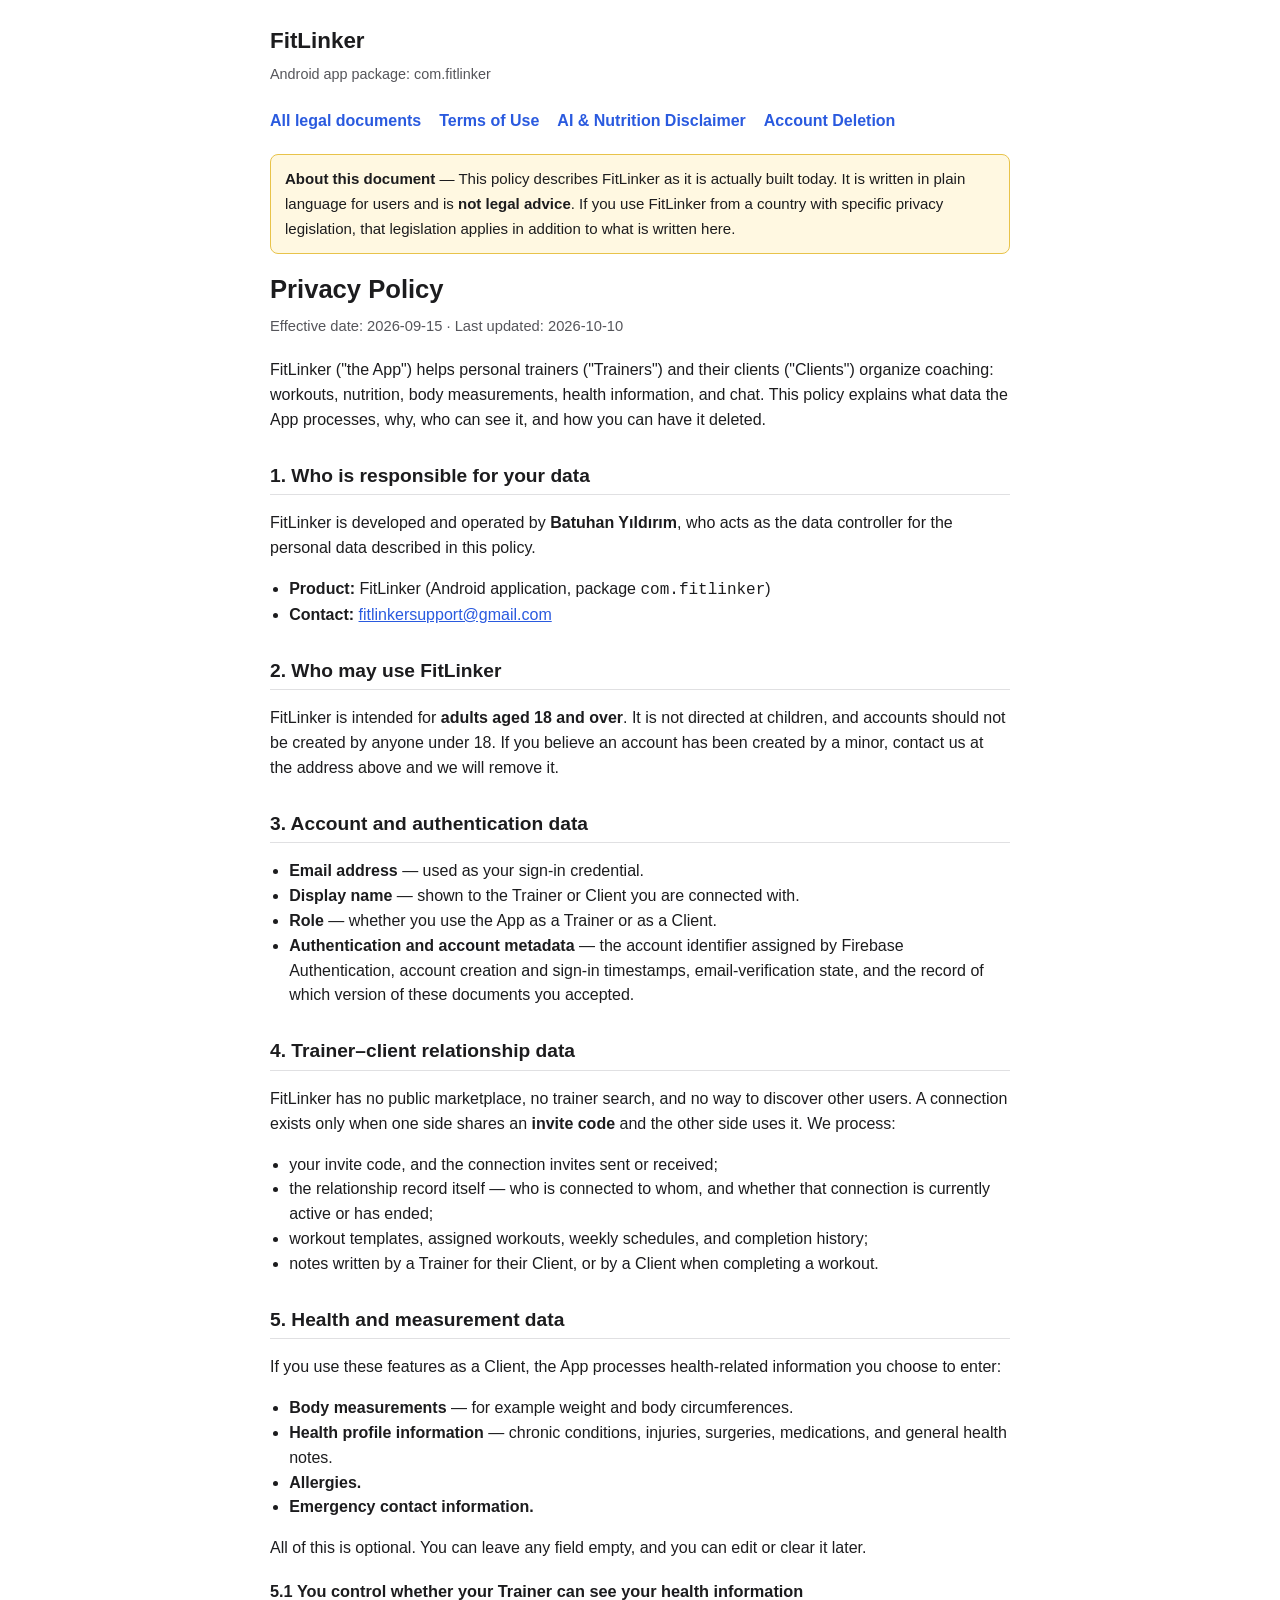
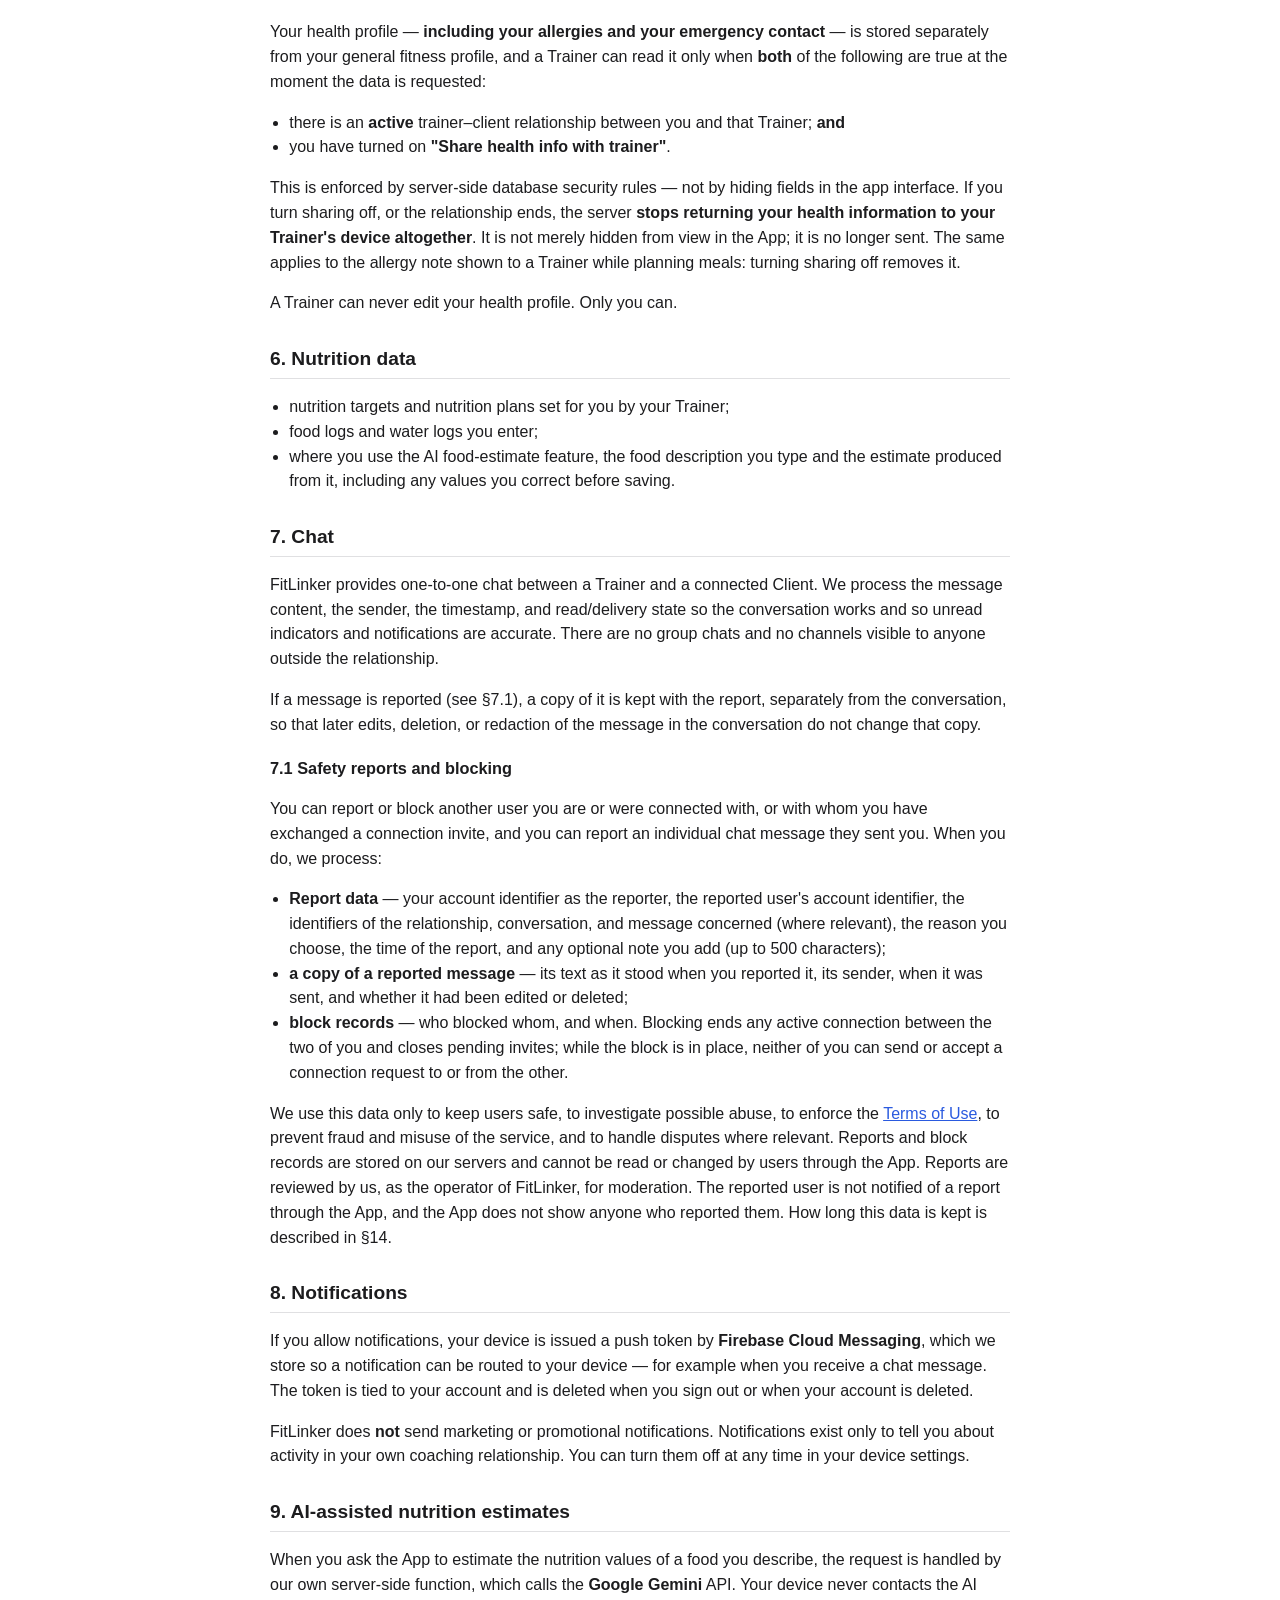
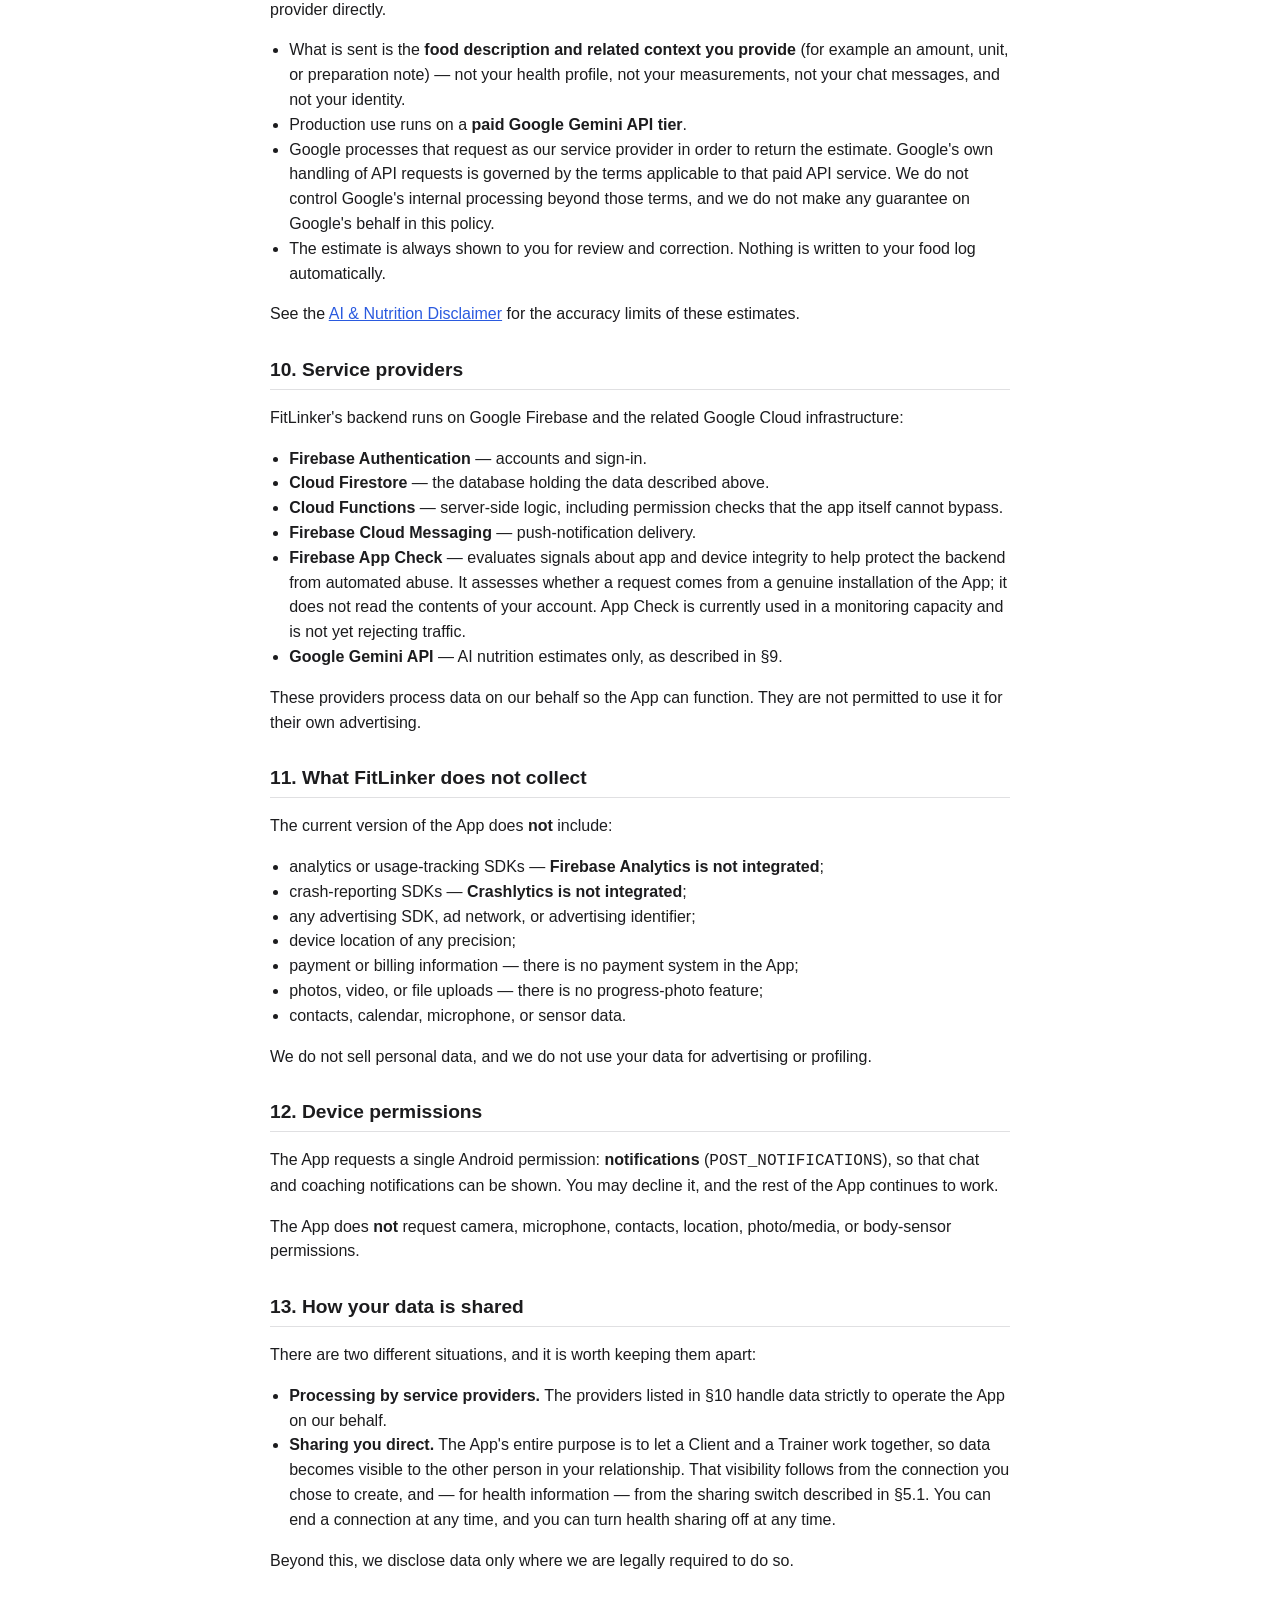
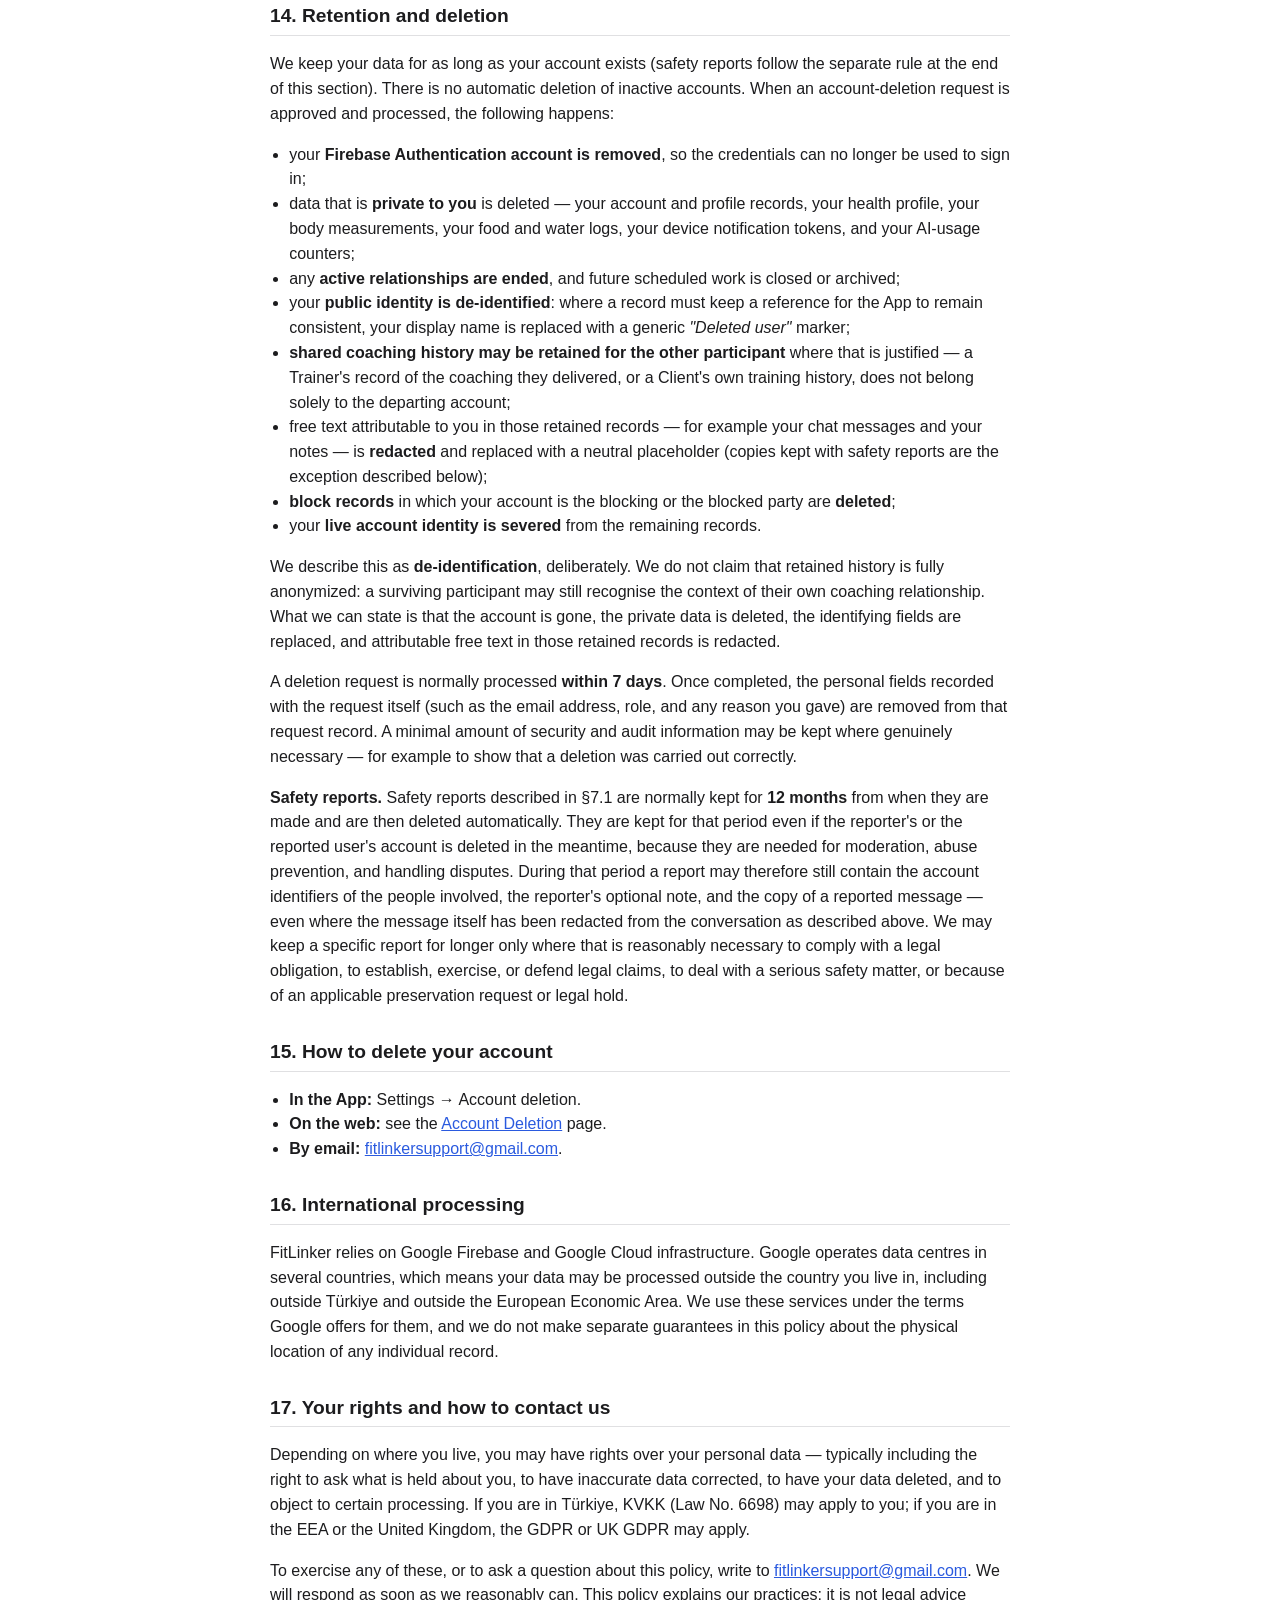
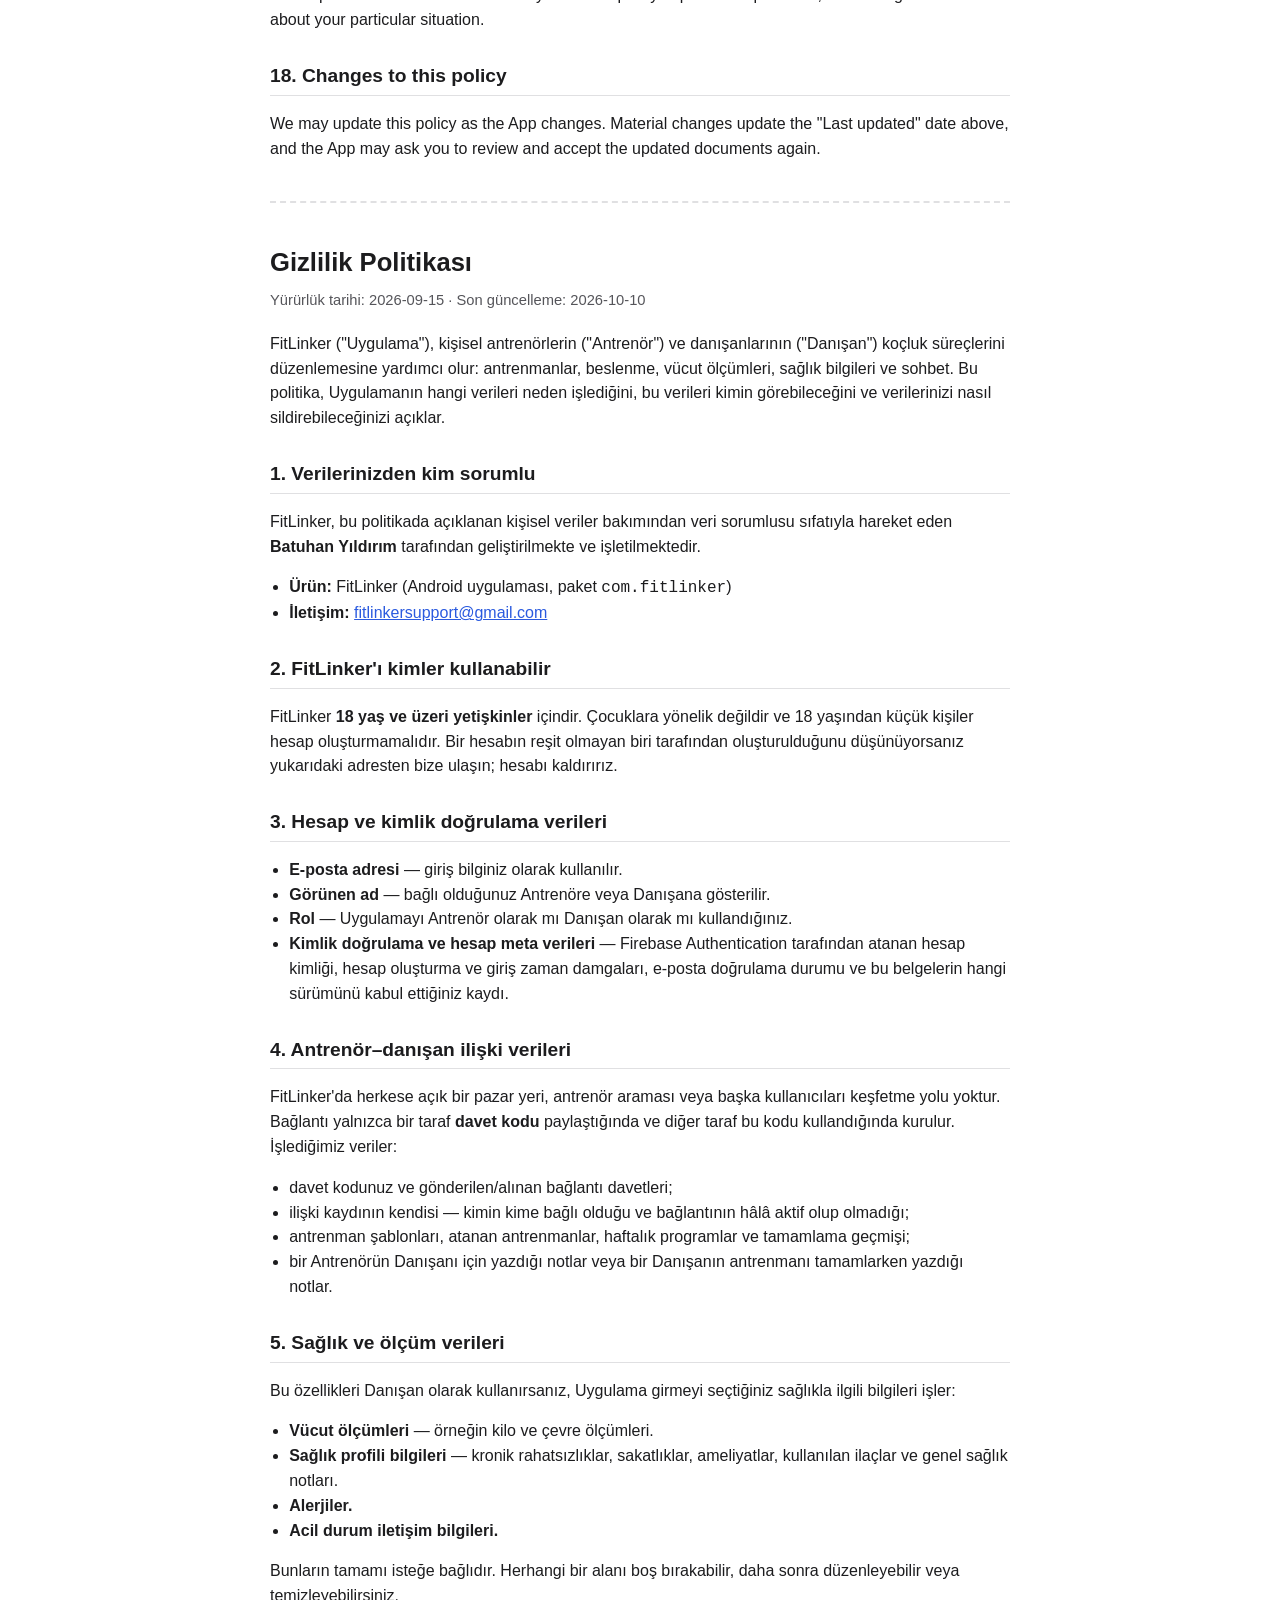
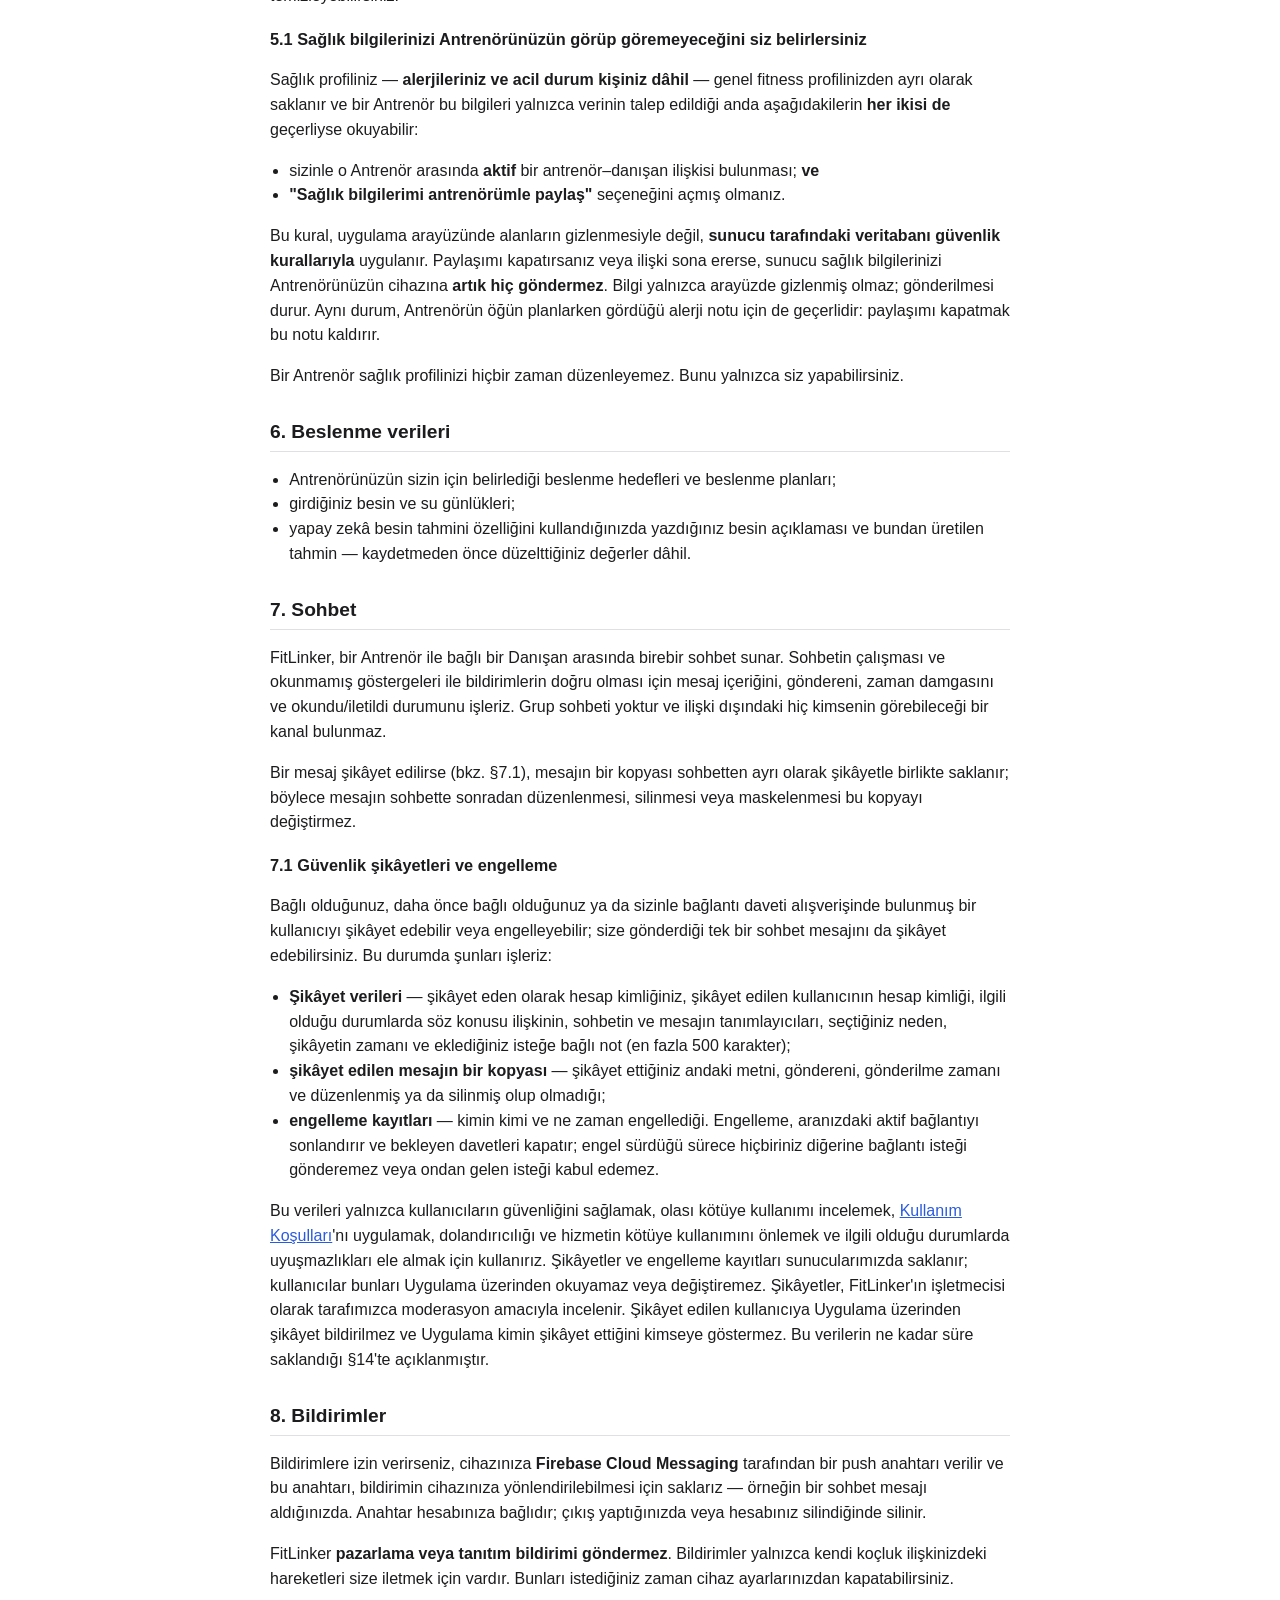
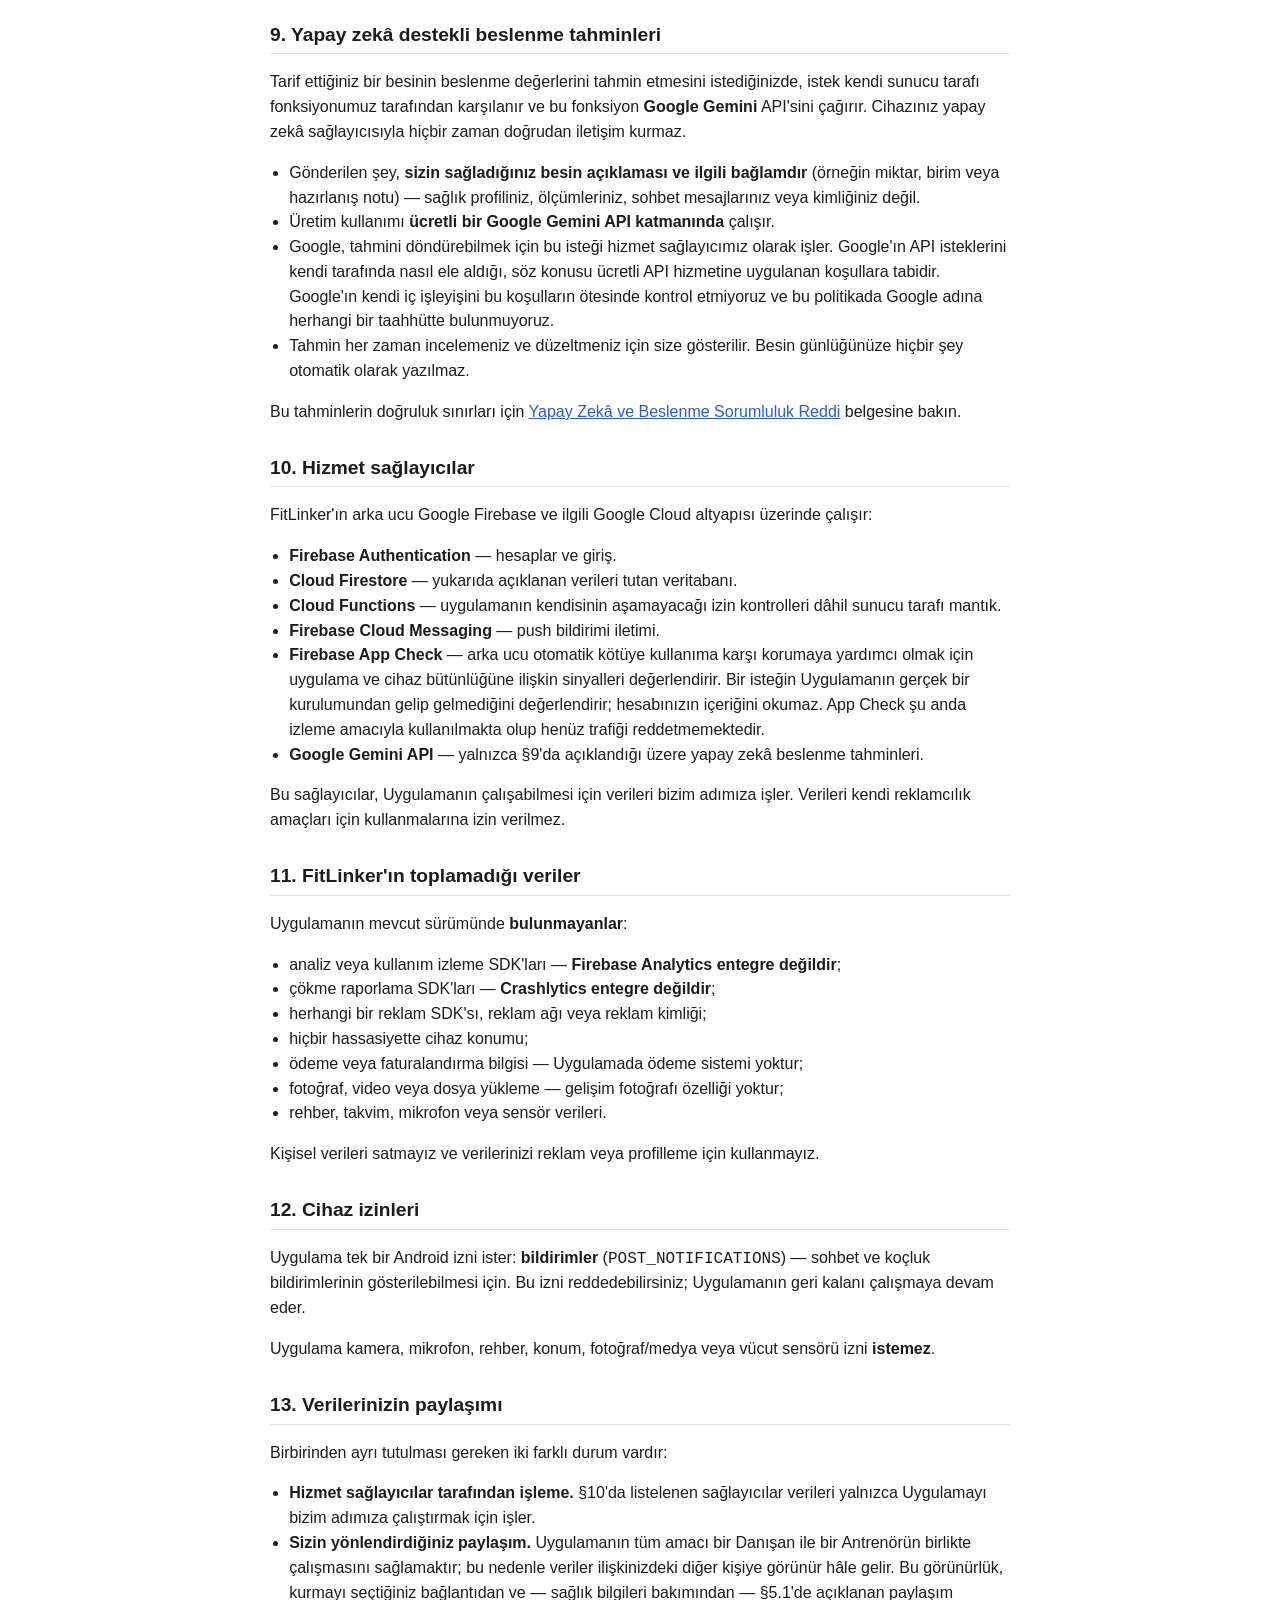
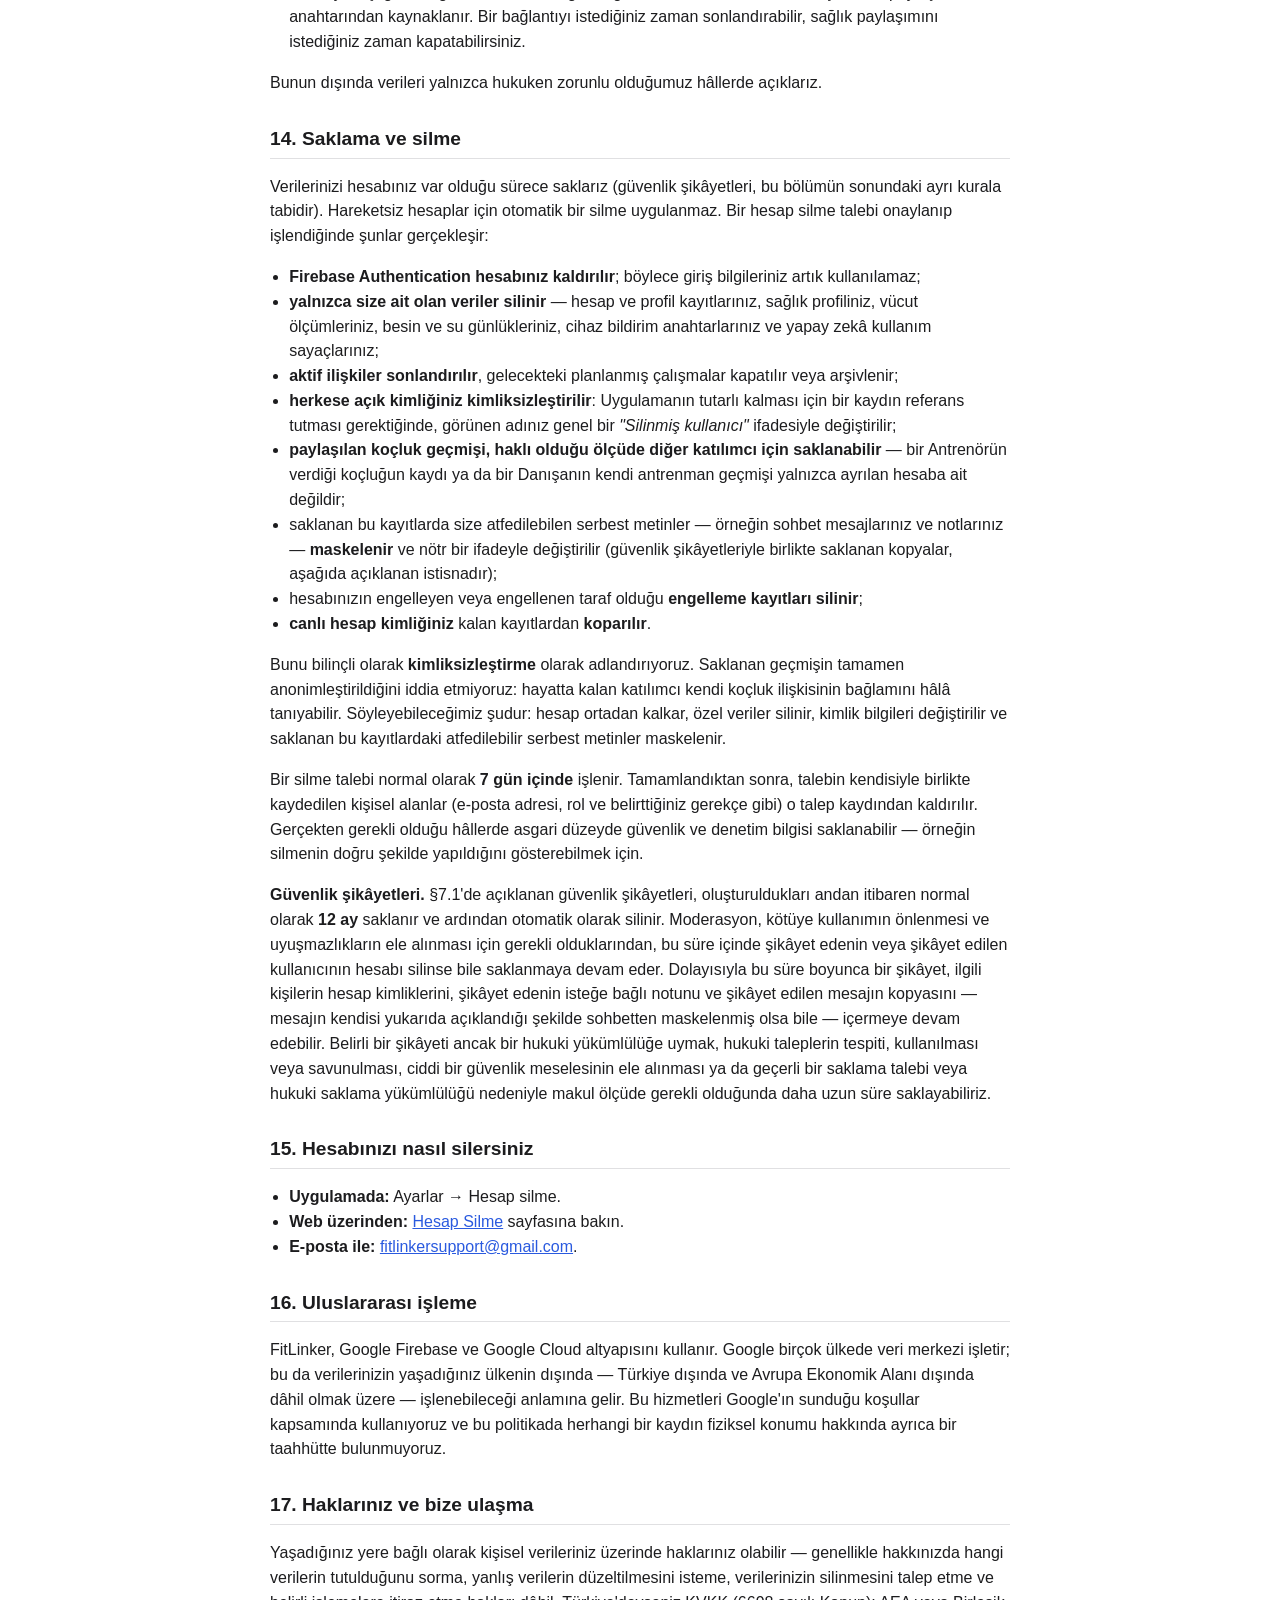
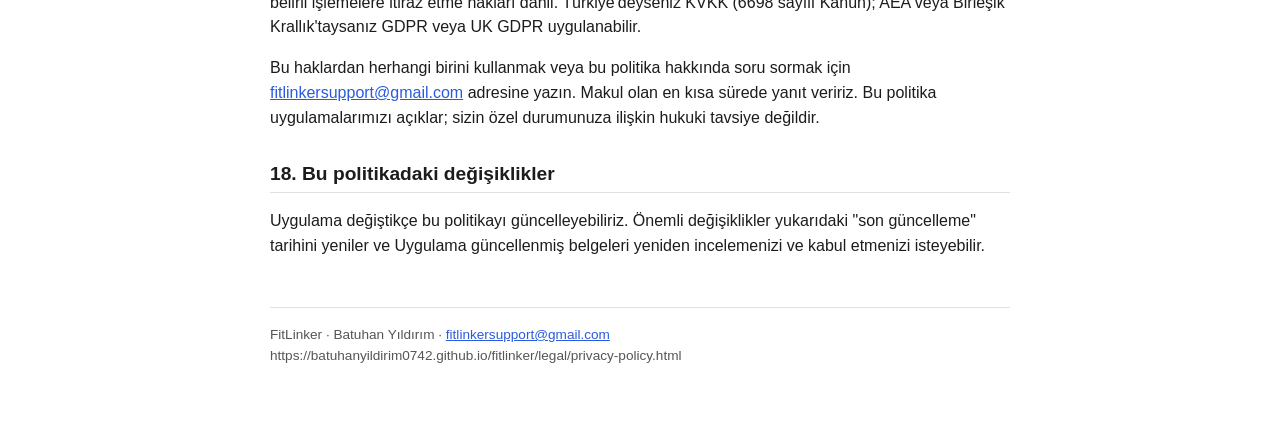
==== commit 45566d2d: "docs: publish approved safety legal updates Co-Authored-By: Claude Opus 5.5 <noreply@anthropic.com>" ====
--- a/legal/privacy-policy.html
+++ b/legal/privacy-policy.html
@@ -29,7 +29,7 @@
 
   <section class="lang-section" lang="en">
     <h1>Privacy Policy</h1>
-    <p class="meta">Effective date: 2026-09-15 &middot; Last updated: 2026-09-15</p>
+    <p class="meta">Effective date: 2026-09-15 &middot; Last updated: 2026-10-10</p>
 
     <p>
       FitLinker ("the App") helps personal trainers ("Trainers") and their clients ("Clients")
@@ -131,6 +131,37 @@
       message content, the sender, the timestamp, and read/delivery state so the conversation works
       and so unread indicators and notifications are accurate. There are no group chats and no
       channels visible to anyone outside the relationship.
+    </p>
+    <p>
+      If a message is reported (see §7.1), a copy of it is kept with the report, separately from the
+      conversation, so that later edits, deletion, or redaction of the message in the conversation do
+      not change that copy.
+    </p>
+
+    <h3>7.1 Safety reports and blocking</h3>
+    <p>
+      You can report or block another user you are or were connected with, or with whom you have
+      exchanged a connection invite, and you can report an individual chat message they sent you.
+      When you do, we process:
+    </p>
+    <ul>
+      <li><strong>Report data</strong> — your account identifier as the reporter, the reported user's
+        account identifier, the identifiers of the relationship, conversation, and message concerned
+        (where relevant), the reason you choose, the time of the report, and any optional note you add
+        (up to 500 characters);</li>
+      <li><strong>a copy of a reported message</strong> — its text as it stood when you reported it,
+        its sender, when it was sent, and whether it had been edited or deleted;</li>
+      <li><strong>block records</strong> — who blocked whom, and when. Blocking ends any active
+        connection between the two of you and closes pending invites; while the block is in place,
+        neither of you can send or accept a connection request to or from the other.</li>
+    </ul>
+    <p>
+      We use this data only to keep users safe, to investigate possible abuse, to enforce the
+      <a href="terms-of-use.html">Terms of Use</a>, to prevent fraud and misuse of the service, and to
+      handle disputes where relevant. Reports and block records are stored on our servers and cannot
+      be read or changed by users through the App. Reports are reviewed by us, as the operator of
+      FitLinker, for moderation. The reported user is not notified of a report through the App, and
+      the App does not show anyone who reported them. How long this data is kept is described in §14.
     </p>
 
     <h2>8. Notifications</h2>
@@ -231,7 +262,8 @@
 
     <h2>14. Retention and deletion</h2>
     <p>
-      We keep your data for as long as your account exists. There is no automatic deletion of
+      We keep your data for as long as your account exists (safety reports follow the separate rule
+      at the end of this section). There is no automatic deletion of
       inactive accounts. When an account-deletion request is approved and processed, the following
       happens:
     </p>
@@ -250,14 +282,18 @@
         that is justified — a Trainer's record of the coaching they delivered, or a Client's own
         training history, does not belong solely to the departing account;</li>
       <li>free text attributable to you in those retained records — for example your chat messages
-        and your notes — is <strong>redacted</strong> and replaced with a neutral placeholder;</li>
+        and your notes — is <strong>redacted</strong> and replaced with a neutral placeholder (copies
+        kept with safety reports are the exception described below);</li>
+      <li><strong>block records</strong> in which your account is the blocking or the blocked party
+        are <strong>deleted</strong>;</li>
       <li>your <strong>live account identity is severed</strong> from the remaining records.</li>
     </ul>
     <p>
       We describe this as <strong>de-identification</strong>, deliberately. We do not claim that
       retained history is fully anonymized: a surviving participant may still recognise the context
       of their own coaching relationship. What we can state is that the account is gone, the private
-      data is deleted, the identifying fields are replaced, and attributable free text is redacted.
+      data is deleted, the identifying fields are replaced, and attributable free text in those
+      retained records is redacted.
     </p>
     <p>
       A deletion request is normally processed <strong>within 7 days</strong>. Once completed, the
@@ -266,6 +302,18 @@
       information may be kept where genuinely necessary — for example to show that a deletion was
       carried out correctly.
     </p>
+    <p>
+      <strong>Safety reports.</strong> Safety reports described in §7.1 are normally kept for
+      <strong>12 months</strong> from when they are made and are then deleted automatically. They are
+      kept for that period even if the reporter's or the reported user's account is deleted in the
+      meantime, because they are needed for moderation, abuse prevention, and handling disputes.
+      During that period a report may therefore still contain the account identifiers of the people
+      involved, the reporter's optional note, and the copy of a reported message — even where the
+      message itself has been redacted from the conversation as described above. We may keep a
+      specific report for longer only where that is reasonably necessary to comply with a legal
+      obligation, to establish, exercise, or defend legal claims, to deal with a serious safety
+      matter, or because of an applicable preservation request or legal hold.
+    </p>
 
     <h2>15. How to delete your account</h2>
     <ul>
@@ -310,7 +358,7 @@
 
   <section class="lang-section" lang="tr">
     <h1>Gizlilik Politikası</h1>
-    <p class="meta">Yürürlük tarihi: 2026-09-15 &middot; Son güncelleme: 2026-09-15</p>
+    <p class="meta">Yürürlük tarihi: 2026-09-15 &middot; Son güncelleme: 2026-10-10</p>
 
     <p>
       FitLinker ("Uygulama"), kişisel antrenörlerin ("Antrenör") ve danışanlarının ("Danışan")
@@ -415,6 +463,39 @@
       çalışması ve okunmamış göstergeleri ile bildirimlerin doğru olması için mesaj içeriğini,
       göndereni, zaman damgasını ve okundu/iletildi durumunu işleriz. Grup sohbeti yoktur ve ilişki
       dışındaki hiç kimsenin görebileceği bir kanal bulunmaz.
+    </p>
+    <p>
+      Bir mesaj şikâyet edilirse (bkz. §7.1), mesajın bir kopyası sohbetten ayrı olarak şikâyetle
+      birlikte saklanır; böylece mesajın sohbette sonradan düzenlenmesi, silinmesi veya maskelenmesi
+      bu kopyayı değiştirmez.
+    </p>
+
+    <h3>7.1 Güvenlik şikâyetleri ve engelleme</h3>
+    <p>
+      Bağlı olduğunuz, daha önce bağlı olduğunuz ya da sizinle bağlantı daveti alışverişinde bulunmuş
+      bir kullanıcıyı şikâyet edebilir veya engelleyebilir; size gönderdiği tek bir sohbet mesajını da
+      şikâyet edebilirsiniz. Bu durumda şunları işleriz:
+    </p>
+    <ul>
+      <li><strong>Şikâyet verileri</strong> — şikâyet eden olarak hesap kimliğiniz, şikâyet edilen
+        kullanıcının hesap kimliği, ilgili olduğu durumlarda söz konusu ilişkinin, sohbetin ve mesajın
+        tanımlayıcıları, seçtiğiniz neden, şikâyetin zamanı ve eklediğiniz isteğe bağlı not (en fazla
+        500 karakter);</li>
+      <li><strong>şikâyet edilen mesajın bir kopyası</strong> — şikâyet ettiğiniz andaki metni,
+        göndereni, gönderilme zamanı ve düzenlenmiş ya da silinmiş olup olmadığı;</li>
+      <li><strong>engelleme kayıtları</strong> — kimin kimi ve ne zaman engellediği. Engelleme,
+        aranızdaki aktif bağlantıyı sonlandırır ve bekleyen davetleri kapatır; engel sürdüğü sürece
+        hiçbiriniz diğerine bağlantı isteği gönderemez veya ondan gelen isteği kabul edemez.</li>
+    </ul>
+    <p>
+      Bu verileri yalnızca kullanıcıların güvenliğini sağlamak, olası kötüye kullanımı incelemek,
+      <a href="terms-of-use.html">Kullanım Koşulları</a>'nı uygulamak, dolandırıcılığı ve hizmetin
+      kötüye kullanımını önlemek ve ilgili olduğu durumlarda uyuşmazlıkları ele almak için kullanırız.
+      Şikâyetler ve engelleme kayıtları sunucularımızda saklanır; kullanıcılar bunları Uygulama
+      üzerinden okuyamaz veya değiştiremez. Şikâyetler, FitLinker'ın işletmecisi olarak tarafımızca
+      moderasyon amacıyla incelenir. Şikâyet edilen kullanıcıya Uygulama üzerinden şikâyet
+      bildirilmez ve Uygulama kimin şikâyet ettiğini kimseye göstermez. Bu verilerin ne kadar süre
+      saklandığı §14'te açıklanmıştır.
     </p>
 
     <h2>8. Bildirimler</h2>
@@ -520,7 +601,8 @@
 
     <h2>14. Saklama ve silme</h2>
     <p>
-      Verilerinizi hesabınız var olduğu sürece saklarız. Hareketsiz hesaplar için otomatik bir silme
+      Verilerinizi hesabınız var olduğu sürece saklarız (güvenlik şikâyetleri, bu bölümün sonundaki
+      ayrı kurala tabidir). Hareketsiz hesaplar için otomatik bir silme
       uygulanmaz. Bir hesap silme talebi onaylanıp işlendiğinde şunlar gerçekleşir:
     </p>
     <ul>
@@ -538,14 +620,18 @@
         saklanabilir</strong> — bir Antrenörün verdiği koçluğun kaydı ya da bir Danışanın kendi
         antrenman geçmişi yalnızca ayrılan hesaba ait değildir;</li>
       <li>saklanan bu kayıtlarda size atfedilebilen serbest metinler — örneğin sohbet mesajlarınız ve
-        notlarınız — <strong>maskelenir</strong> ve nötr bir ifadeyle değiştirilir;</li>
+        notlarınız — <strong>maskelenir</strong> ve nötr bir ifadeyle değiştirilir (güvenlik
+        şikâyetleriyle birlikte saklanan kopyalar, aşağıda açıklanan istisnadır);</li>
+      <li>hesabınızın engelleyen veya engellenen taraf olduğu <strong>engelleme kayıtları
+        silinir</strong>;</li>
       <li><strong>canlı hesap kimliğiniz</strong> kalan kayıtlardan <strong>koparılır</strong>.</li>
     </ul>
     <p>
       Bunu bilinçli olarak <strong>kimliksizleştirme</strong> olarak adlandırıyoruz. Saklanan
       geçmişin tamamen anonimleştirildiğini iddia etmiyoruz: hayatta kalan katılımcı kendi koçluk
       ilişkisinin bağlamını hâlâ tanıyabilir. Söyleyebileceğimiz şudur: hesap ortadan kalkar, özel
-      veriler silinir, kimlik bilgileri değiştirilir ve atfedilebilir serbest metinler maskelenir.
+      veriler silinir, kimlik bilgileri değiştirilir ve saklanan bu kayıtlardaki atfedilebilir serbest
+      metinler maskelenir.
     </p>
     <p>
       Bir silme talebi normal olarak <strong>7 gün içinde</strong> işlenir. Tamamlandıktan sonra,
@@ -553,6 +639,19 @@
       gerekçe gibi) o talep kaydından kaldırılır. Gerçekten gerekli olduğu hâllerde asgari düzeyde
       güvenlik ve denetim bilgisi saklanabilir — örneğin silmenin doğru şekilde yapıldığını
       gösterebilmek için.
+    </p>
+    <p>
+      <strong>Güvenlik şikâyetleri.</strong> §7.1'de açıklanan güvenlik şikâyetleri, oluşturuldukları
+      andan itibaren normal olarak <strong>12 ay</strong> saklanır ve ardından otomatik olarak silinir.
+      Moderasyon, kötüye kullanımın önlenmesi ve uyuşmazlıkların ele alınması için gerekli
+      olduklarından, bu süre içinde şikâyet edenin veya şikâyet edilen kullanıcının hesabı silinse bile
+      saklanmaya devam eder. Dolayısıyla bu süre boyunca bir şikâyet, ilgili kişilerin hesap
+      kimliklerini, şikâyet edenin isteğe bağlı notunu ve şikâyet edilen mesajın kopyasını — mesajın
+      kendisi yukarıda açıklandığı şekilde sohbetten maskelenmiş olsa bile — içermeye devam edebilir.
+      Belirli bir şikâyeti ancak bir hukuki yükümlülüğe uymak, hukuki taleplerin tespiti, kullanılması
+      veya savunulması, ciddi bir güvenlik meselesinin ele alınması ya da geçerli bir saklama talebi
+      veya hukuki saklama yükümlülüğü nedeniyle makul ölçüde gerekli olduğunda daha uzun süre
+      saklayabiliriz.
     </p>
 
     <h2>15. Hesabınızı nasıl silersiniz</h2>
